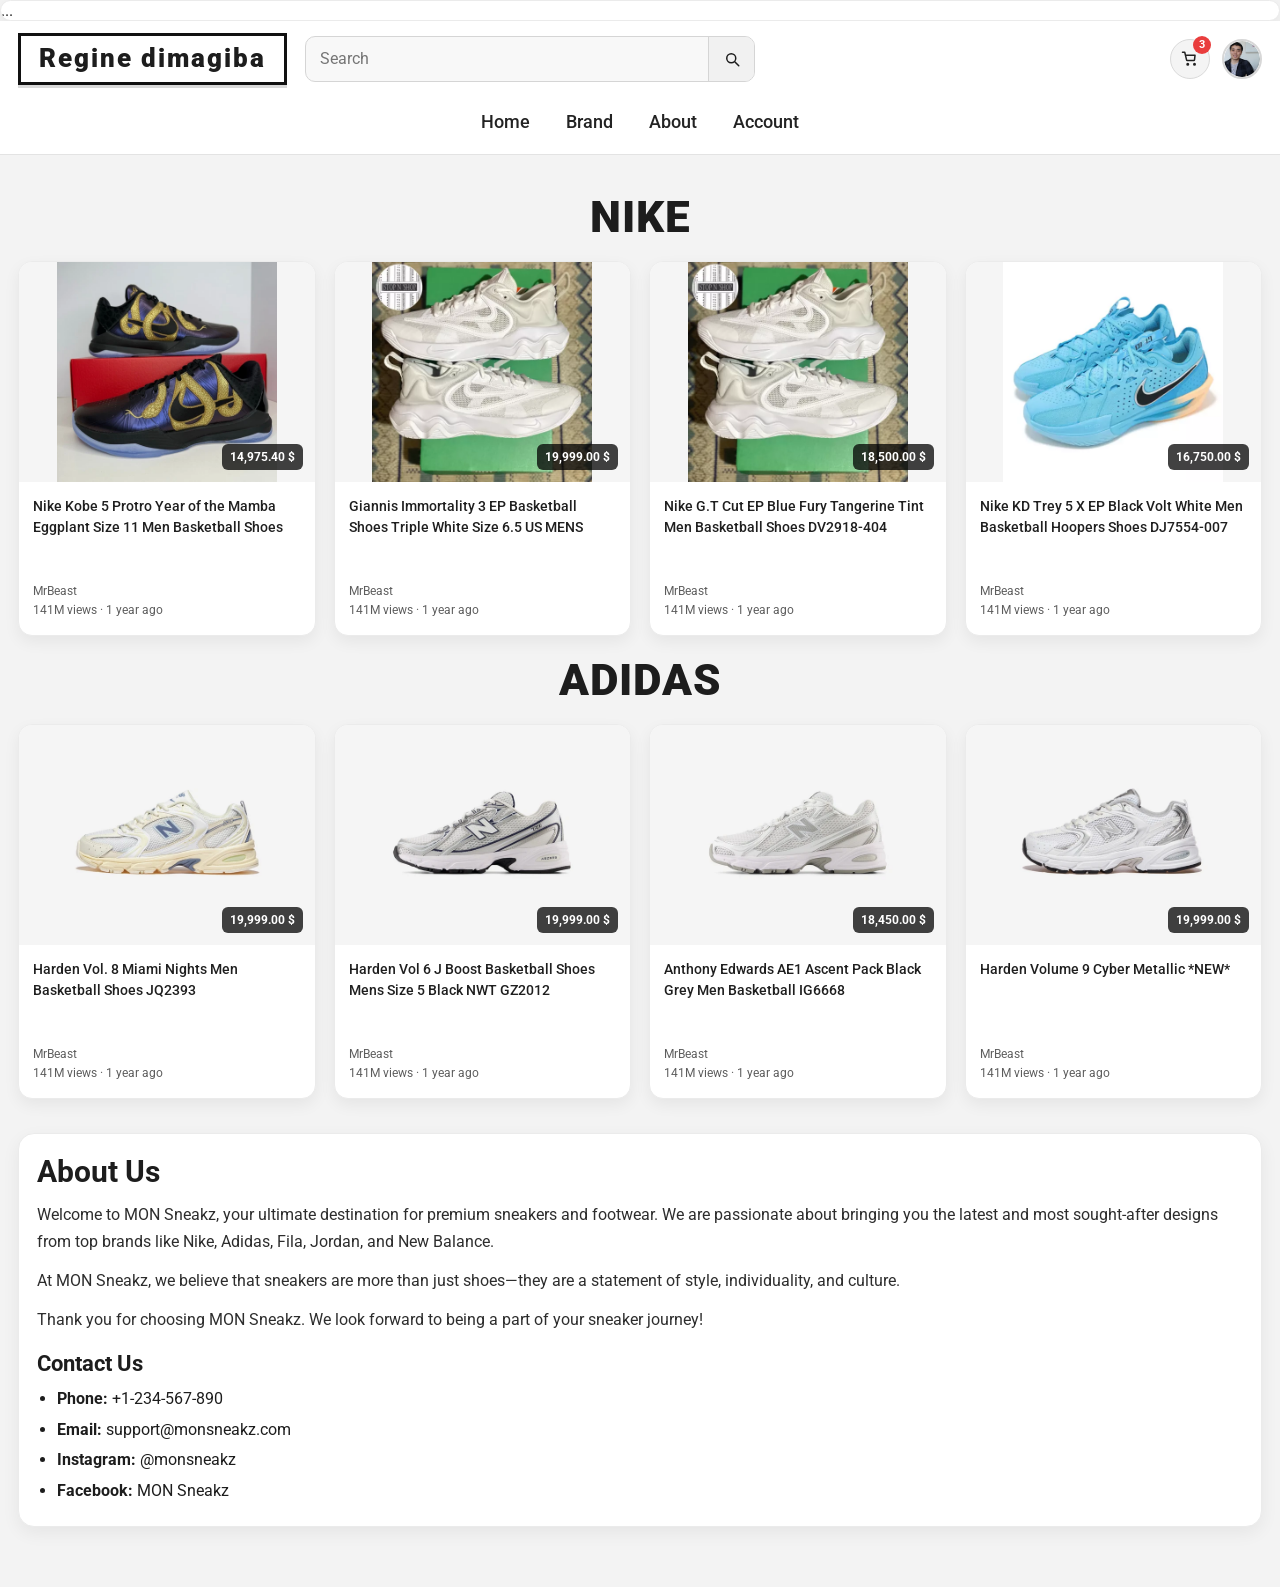
==== first.html @ 62340f23 "Update first.html" ====
<!DOCTYPE html>
<html>
  <head>
    <meta charset="UTF-8" />
    <meta name="viewport" content="width=device-width, initial-scale=1.0" />
    <title>MON Sneakz</title>
    <link rel="preconnect" href="https://fonts.googleapis.com" />
    <link rel="preconnect" href="https://fonts.gstatic.com" crossorigin />
    <link href="https://fonts.googleapis.com/css2?family=Roboto:wght@400;500;700;900&display=swap" rel="stylesheet" />
    <a href="product.html">
  <article class="video-preview">
    ...
  </article>
</a>
    <style>
      * { box-sizing: border-box; }
      html { scroll-behavior: smooth; }
      body {
        margin: 0;
        font-family: "Roboto", Arial, sans-serif;
        background: #f3f3f3;
        color: #1d1d1d;
      }
      a { text-decoration: none; color: inherit; }
      img { display: block; width: 100%; }
      button, input { font: inherit; }

      .header {
        position: sticky;
        top: 0;
        z-index: 20;
        background: rgba(255,255,255,0.96);
        border-bottom: 1px solid #e3e3e3;
        backdrop-filter: blur(8px);
      }

      .header-inner {
        max-width: 1280px;
        margin: 0 auto;
        padding: 12px 18px 10px;
        display: flex;
        align-items: center;
        justify-content: space-between;
        gap: 18px;
      }

      .logo-box {
        background: #fff;
        border: 3px solid #111;
        padding: 10px 18px;
        min-width: 220px;
        text-align: center;
        box-shadow: 0 3px 0 rgba(0,0,0,0.15);
      }

      .brand-text {
        display: block;
        font-size: clamp(18px, 2vw, 30px);
        font-weight: 900;
        letter-spacing: 2px;
        line-height: 1;
      }

      .toolbar {
        flex: 1;
        display: flex;
        align-items: center;
        justify-content: space-between;
        gap: 14px;
      }

      .search-wrap {
        flex: 1;
        max-width: 450px;
        height: 46px;
        display: flex;
        align-items: center;
        background: #f8f8f8;
        border: 1px solid #d5d5d5;
        border-radius: 10px;
        overflow: hidden;
      }

      .search-wrap input {
        flex: 1;
        border: none;
        outline: none;
        background: transparent;
        font-size: 16px;
        padding: 0 14px;
      }

      .search-icon-box {
        width: 46px;
        height: 46px;
        display: grid;
        place-items: center;
        background: #f1f1f1;
        border-left: 1px solid #d5d5d5;
      }

      .search-icon-box svg {
        width: 18px;
        height: 18px;
        stroke: #1d1d1d;
      }

      .actions {
        display: flex;
        align-items: center;
        gap: 12px;
      }

      .icon-btn {
        position: relative;
        width: 40px;
        height: 40px;
        border-radius: 50%;
        background: #f4f4f4;
        border: 1px solid #d9d9d9;
        display: grid;
        place-items: center;
      }

      .icon-btn svg {
        width: 18px;
        height: 18px;
        stroke: #212121;
      }

      .badge {
        position: absolute;
        top: -4px;
        right: -2px;
        min-width: 18px;
        height: 18px;
        padding: 0 5px;
        display: grid;
        place-items: center;
        border-radius: 999px;
        background: #e93d3d;
        color: white;
        font-size: 11px;
        font-weight: 700;
      }

      .profile {
        width: 40px;
        height: 40px;
        border-radius: 50%;
        overflow: hidden;
        background: #e5e5e5;
        border: 2px solid #d7d7d7;
      }

      .profile img {
        width: 100%;
        height: 100%;
        object-fit: cover;
      }

      .nav-wrap {
        max-width: 1280px;
        margin: 0 auto;
        padding: 8px 20px 14px;
      }

      .nav-ul {
        list-style: none;
        display: flex;
        justify-content: center;
        align-items: center;
        gap: 28px;
        padding: 0;
        margin: 0;
        position: relative;
      }

      .nav-link {
        display: inline-block;
        padding: 8px 4px;
        font-size: 18px;
        font-weight: 500;
        color: #232323;
      }

      .nav-link:hover {
        color: #000;
      }

      .nav-item {
        position: relative;
      }

      .brand-menu {
        position: absolute;
        top: calc(100% + 8px);
        left: 50%;
        transform: translateX(-50%);
        min-width: 180px;
        background: white;
        border: 1px solid #ececec;
        border-radius: 12px;
        box-shadow: 0 16px 30px rgba(0,0,0,0.12);
        padding: 8px 0;
        display: none;
      }

      .nav-item.open .brand-menu {
        display: block;
      }

      .brand-menu a {
        display: block;
        padding: 10px 16px;
        color: #222;
        font-size: 15px;
      }

      .brand-menu a:hover {
        background: #f7f7f7;
      }

      main {
        max-width: 1280px;
        margin: 0 auto;
        padding: 18px 18px 60px;
      }

      .section-label {
        margin: 18px 0 18px;
        text-align: center;
        font-size: clamp(30px, 4vw, 44px);
        font-weight: 900;
        letter-spacing: 1px;
      }

      .video-grid {
        display: grid;
        grid-template-columns: repeat(4, minmax(0, 1fr));
        gap: 18px;
      }

      .video-preview {
        background: white;
        border: 1px solid #ebebeb;
        border-radius: 14px;
        overflow: hidden;
        box-shadow: 0 6px 16px rgba(0,0,0,0.06);
        transition: transform 0.15s ease, box-shadow 0.15s ease;
      }

      .video-preview:hover {
        transform: translateY(-2px);
        box-shadow: 0 8px 20px rgba(0,0,0,0.08);
      }

      .thumbnail-row {
        position: relative;
        background: #f7f7f7;
      }

      .thumbnail {
        height: 220px;
        object-fit: contain;
        background: #f5f5f5;
      }

      .video-time {
        position: absolute;
        right: 12px;
        bottom: 12px;
        background: rgba(0,0,0,0.74);
        color: white;
        padding: 6px 8px;
        border-radius: 6px;
        font-size: 12px;
        font-weight: 700;
      }

      .video-info {
        padding: 14px 14px 18px;
      }

      .video-title {
        margin: 0 0 12px;
        min-height: 76px;
        font-size: 14px;
        font-weight: 500;
        line-height: 1.5;
        color: #1f1f1f;
      }

      .video-author,
      .video-stats {
        margin: 0;
        font-size: 12px;
        color: #5d5d5d;
      }

      .video-author {
        margin-bottom: 5px;
      }

      .about-us {
        margin-top: 34px;
        background: white;
        border-radius: 16px;
        border: 1px solid #ebebeb;
        box-shadow: 0 6px 18px rgba(0,0,0,0.06);
        padding: 20px 18px;
      }

      .about-us h2 {
        margin: 0 0 12px;
        font-size: 30px;
      }

      .about-us p {
        margin: 0 0 12px;
        line-height: 1.7;
        color: #2d2d2d;
      }

      .about-us h3 {
        margin: 18px 0 8px;
        font-size: 22px;
      }

      .about-us ul {
        margin: 0;
        padding-left: 20px;
        line-height: 1.9;
      }

      @media (max-width: 980px) {
        .video-grid {
          grid-template-columns: repeat(2, minmax(0, 1fr));
        }
      }

      @media (max-width: 720px) {
        .header-inner {
          flex-wrap: wrap;
          justify-content: center;
        }

        .toolbar {
          width: 100%;
          justify-content: center;
        }

        .nav-ul {
          flex-wrap: wrap;
          gap: 12px 20px;
        }

        .nav-link {
          font-size: 16px;
        }

        .video-grid {
          grid-template-columns: 1fr;
        }

        .thumbnail {
          height: 240px;
        }
      }
    </style>
  </head>
  <body>
    <header class="header">
      <div class="header-inner">
        <div class="logo-box">
          <span class="brand-text"> Regine dimagiba</span>
        </div>

        <div class="toolbar">
          <div class="search-wrap">
            <input type="text" placeholder="Search" />
            <div class="search-icon-box" aria-hidden="true">
              <svg viewBox="0 0 24 24" fill="none" stroke-width="2" stroke-linecap="round" stroke-linejoin="round">
                <circle cx="11" cy="11" r="6"></circle>
                <path d="M16 16L21 21"></path>
              </svg>
            </div>
          </div>

          <div class="actions">
            <div class="icon-btn" aria-label="Cart">
              <svg viewBox="0 0 24 24" fill="none" stroke-width="2" stroke-linecap="round" stroke-linejoin="round">
                <circle cx="9" cy="19" r="1"></circle>
                <circle cx="18" cy="19" r="1"></circle>
                <path d="M2 3h3l2.4 10.2a1 1 0 0 0 1 .8h8.6a1 1 0 0 0 1-.8L18.7 7H6"></path>
              </svg>
              <span class="badge">3</span>
            </div>

            <div class="profile">
              <img src="channel-pictures/my-channel.jpeg" alt="Profile" />
            </div>
          </div>
        </div>
      </div>

      <div class="nav-wrap">
        <ul class="nav-ul">
          <li><a href="#nike" class="nav-link">Home</a></li>

          <li class="nav-item" id="brandMenuItem">
            <button type="button" class="nav-link" id="brandToggle" style="background:none;border:none;cursor:pointer;padding:8px 4px;">
              Brand
            </button>
            <div class="brand-menu" id="brandMenu">
              <a href="#nike">Nike</a>
              <a href="#adidas">Adidas</a>
              <a href="#fila">Fila</a>
              <a href="#jordan">Jordan</a>
              <a href="#newbalance">New Balance</a>
            </div>
          </li>

          <li><a href="#about" class="nav-link">About</a></li>
          <li><a href="#account" class="nav-link">Account</a></li>
        </ul>
      </div>
    </header>

    <main>
      <h1 class="section-label">NIKE</h1>
      <section id="nike" class="video-grid">
        <article class="video-preview">
          <div class="thumbnail-row">
            <img class="thumbnail" src="nike/s-l500%20(1).webp" alt="Nike sneaker" onerror="this.onerror=null;this.src='nike/s-l500.webp';" />
            <div class="video-time">14,975.40 $</div>
          </div>
          <div class="video-info">
            <p class="video-title">Nike Kobe 5 Protro Year of the Mamba Eggplant Size 11 Men Basketball Shoes</p>
            <p class="video-author">MrBeast</p>
            <p class="video-stats">141M views · 1 year ago</p>
          </div>
        </article>

        <article class="video-preview">
          <div class="thumbnail-row">
            <img class="thumbnail" src="nike/s-l500%20(2).webp" alt="Nike sneaker" onerror="this.onerror=null;this.src='nike/s-l500.webp';" />
            <div class="video-time">19,999.00 $</div>
          </div>
          <div class="video-info">
            <p class="video-title">Giannis Immortality 3 EP Basketball Shoes Triple White Size 6.5 US MENS</p>
            <p class="video-author">MrBeast</p>
            <p class="video-stats">141M views · 1 year ago</p>
          </div>
        </article>

        <article class="video-preview">
          <div class="thumbnail-row">
            <img class="thumbnail" src="nike/s-l500%20(3).webp" alt="Nike sneaker" onerror="this.onerror=null;this.src='nike/s-l500.webp';" />
            <div class="video-time">18,500.00 $</div>
          </div>
          <div class="video-info">
            <p class="video-title">Nike G.T Cut EP Blue Fury Tangerine Tint Men Basketball Shoes DV2918-404</p>
            <p class="video-author">MrBeast</p>
            <p class="video-stats">141M views · 1 year ago</p>
          </div>
        </article>

        <article class="video-preview">
          <div class="thumbnail-row">
            <img class="thumbnail" src="nike/s-l500%20(4).webp" alt="Nike sneaker" onerror="this.onerror=null;this.src='nike/s-l500.webp';" />
            <div class="video-time">16,750.00 $</div>
          </div>
          <div class="video-info">
            <p class="video-title">Nike KD Trey 5 X EP Black Volt White Men Basketball Hoopers Shoes DJ7554-007</p>
            <p class="video-author">MrBeast</p>
            <p class="video-stats">141M views · 1 year ago</p>
          </div>
        </article>
      </section>

      <h1 class="section-label">ADIDAS</h1>
      <section id="adidas" class="video-grid">
        <article class="video-preview">
          <div class="thumbnail-row">
            <img class="thumbnail" src="nb/s-l500%20(1).webp" alt="Adidas sneaker" onerror="this.onerror=null;this.src='nb/s-l500.webp';" />
            <div class="video-time">19,999.00 $</div>
          </div>
          <div class="video-info">
            <p class="video-title">Harden Vol. 8 Miami Nights Men Basketball Shoes JQ2393</p>
            <p class="video-author">MrBeast</p>
            <p class="video-stats">141M views · 1 year ago</p>
          </div>
        </article>

        <article class="video-preview">
          <div class="thumbnail-row">
            <img class="thumbnail" src="nb/s-l500%20(2).webp" alt="Adidas sneaker" onerror="this.onerror=null;this.src='nb/s-l500.webp';" />
            <div class="video-time">19,999.00 $</div>
          </div>
          <div class="video-info">
            <p class="video-title">Harden Vol 6 J Boost Basketball Shoes Mens Size 5 Black NWT GZ2012</p>
            <p class="video-author">MrBeast</p>
            <p class="video-stats">141M views · 1 year ago</p>
          </div>
        </article>

        <article class="video-preview">
          <div class="thumbnail-row">
            <img class="thumbnail" src="nb/s-l500%20(3).webp" alt="Adidas sneaker" onerror="this.onerror=null;this.src='nb/s-l500.webp';" />
            <div class="video-time">18,450.00 $</div>
          </div>
          <div class="video-info">
            <p class="video-title">Anthony Edwards AE1 Ascent Pack Black Grey Men Basketball IG6668</p>
            <p class="video-author">MrBeast</p>
            <p class="video-stats">141M views · 1 year ago</p>
          </div>
        </article>

        <article class="video-preview">
          <div class="thumbnail-row">
            <img class="thumbnail" src="nb/s-l500%20(4).webp" alt="Adidas sneaker" onerror="this.onerror=null;this.src='nb/s-l500.webp';" />
            <div class="video-time">19,999.00 $</div>
          </div>
          <div class="video-info">
            <p class="video-title">Harden Volume 9 Cyber Metallic *NEW*</p>
            <p class="video-author">MrBeast</p>
            <p class="video-stats">141M views · 1 year ago</p>
          </div>
        </article>
      </section>

      <section class="about-us" id="about">
        <h2>About Us</h2>
        <p>Welcome to MON Sneakz, your ultimate destination for premium sneakers and footwear. We are passionate about bringing you the latest and most sought-after designs from top brands like Nike, Adidas, Fila, Jordan, and New Balance.</p>
        <p>At MON Sneakz, we believe that sneakers are more than just shoes—they are a statement of style, individuality, and culture.</p>
        <p>Thank you for choosing MON Sneakz. We look forward to being a part of your sneaker journey!</p>

        <h3>Contact Us</h3>
        <ul>
          <li><strong>Phone:</strong> +1-234-567-890</li>
          <li><strong>Email:</strong> support@monsneakz.com</li>
          <li><strong>Instagram:</strong> <a href="https://instagram.com/monsneakz" target="_blank">@monsneakz</a></li>
          <li><strong>Facebook:</strong> <a href="https://facebook.com/monsneakz" target="_blank">MON Sneakz</a></li>
        </ul>
      </section>

      <section id="account"></section>
    </main>

    <script>
      const brandToggle = document.getElementById('brandToggle');
      const brandMenuItem = document.getElementById('brandMenuItem');

      brandToggle.addEventListener('click', function (event) {
        event.stopPropagation();
        brandMenuItem.classList.toggle('open');
      });

      document.addEventListener('click', function () {
        brandMenuItem.classList.remove('open');
      });
    </script>
  </body>
</html>
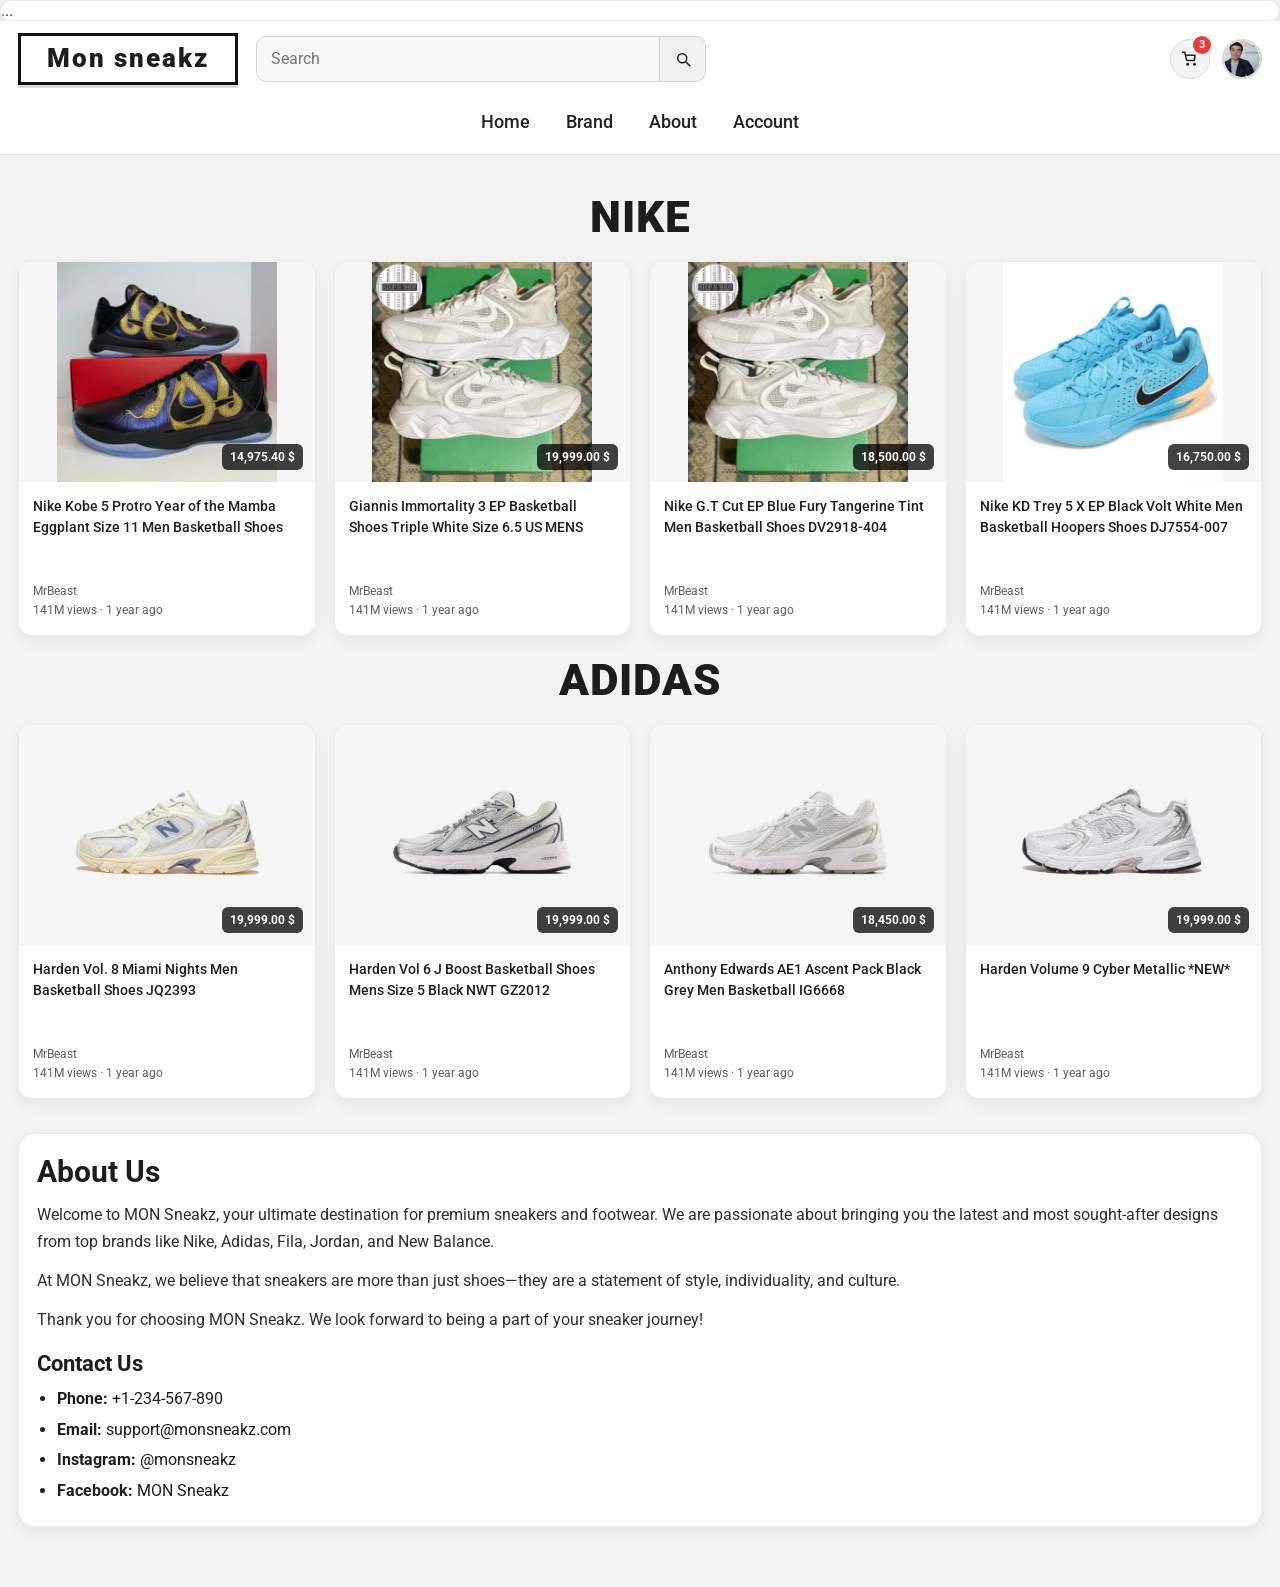
==== commit f44a3135: "Update first.html" ====
--- a/first.html
+++ b/first.html
@@ -373,7 +373,7 @@
     <header class="header">
       <div class="header-inner">
         <div class="logo-box">
-          <span class="brand-text"> Regine dimagiba</span>
+          <span class="brand-text"> Mon sneakz</span>
         </div>
 
         <div class="toolbar">
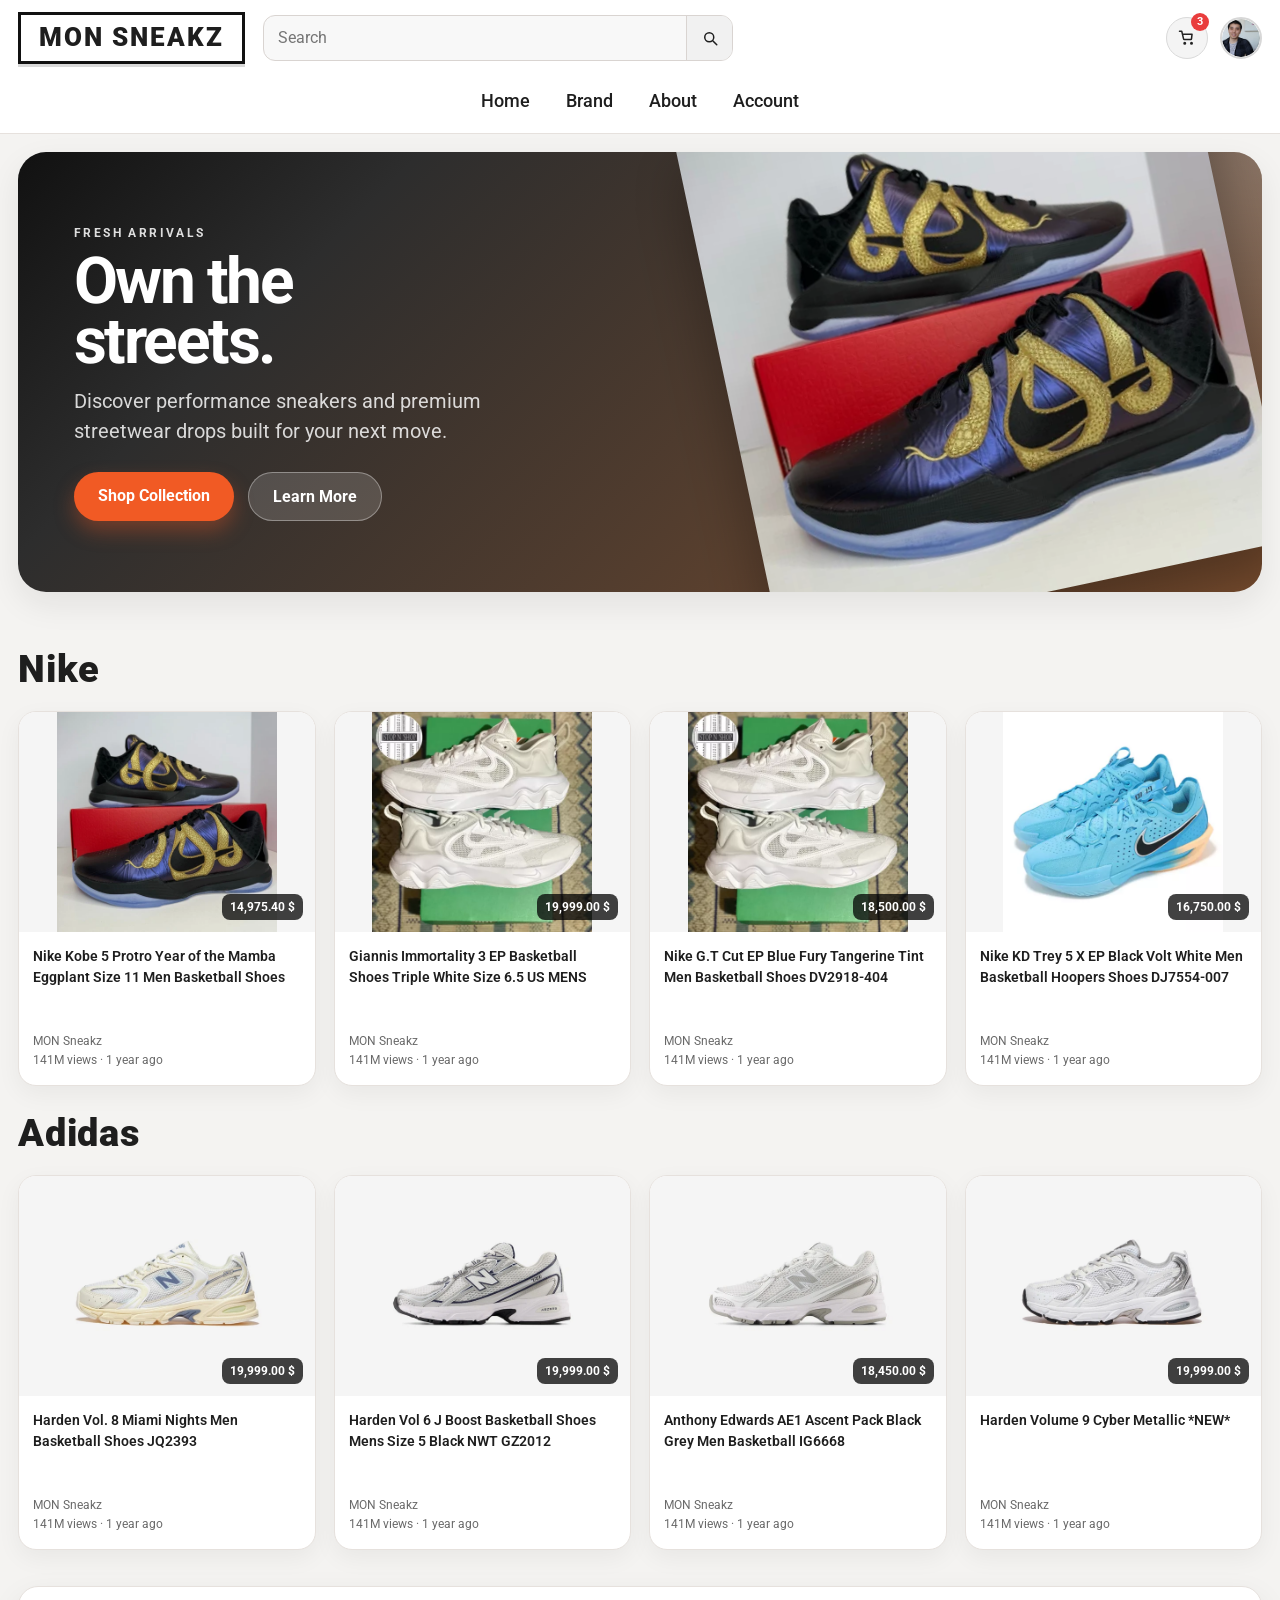
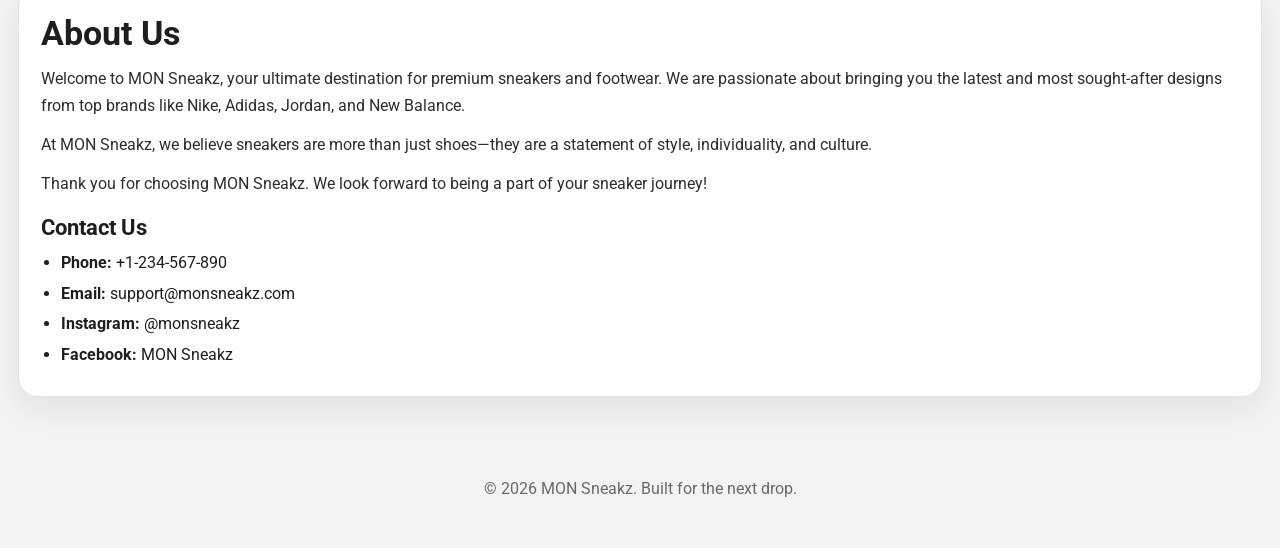
==== commit 9d4e25f6: "Improve storefront landing page and product detail UX with cleaner layout, consistent styling, and b" ====
--- a/first.html
+++ b/first.html
@@ -1,26 +1,34 @@
 <!DOCTYPE html>
-<html>
+<html lang="en">
   <head>
     <meta charset="UTF-8" />
     <meta name="viewport" content="width=device-width, initial-scale=1.0" />
-    <title>MON Sneakz</title>
+    <title>MON Sneakz | Premium Footwear</title>
     <link rel="preconnect" href="https://fonts.googleapis.com" />
     <link rel="preconnect" href="https://fonts.gstatic.com" crossorigin />
     <link href="https://fonts.googleapis.com/css2?family=Roboto:wght@400;500;700;900&display=swap" rel="stylesheet" />
-    <a href="product.html">
-  <article class="video-preview">
-    ...
-  </article>
-</a>
     <style>
+      :root {
+        --bg: #f4f3f1;
+        --panel: #ffffff;
+        --panel-soft: #f9f8f7;
+        --accent: #f15a24;
+        --accent-dark: #d44b1d;
+        --text: #1e1e1e;
+        --muted: #696969;
+        --border: #e6e1dd;
+        --shadow: 0 12px 32px rgba(20, 20, 20, 0.08);
+      }
+
       * { box-sizing: border-box; }
       html { scroll-behavior: smooth; }
       body {
         margin: 0;
         font-family: "Roboto", Arial, sans-serif;
-        background: #f3f3f3;
-        color: #1d1d1d;
-      }
+        background: var(--bg);
+        color: var(--text);
+      }
+
       a { text-decoration: none; color: inherit; }
       img { display: block; width: 100%; }
       button, input { font: inherit; }
@@ -28,10 +36,10 @@
       .header {
         position: sticky;
         top: 0;
-        z-index: 20;
-        background: rgba(255,255,255,0.96);
-        border-bottom: 1px solid #e3e3e3;
+        z-index: 30;
+        background: rgba(255, 255, 255, 0.96);
         backdrop-filter: blur(8px);
+        border-bottom: 1px solid var(--border);
       }
 
       .header-inner {
@@ -59,6 +67,7 @@
         font-weight: 900;
         letter-spacing: 2px;
         line-height: 1;
+        text-transform: uppercase;
       }
 
       .toolbar {
@@ -71,13 +80,13 @@
 
       .search-wrap {
         flex: 1;
-        max-width: 450px;
+        max-width: 470px;
         height: 46px;
         display: flex;
         align-items: center;
         background: #f8f8f8;
-        border: 1px solid #d5d5d5;
-        border-radius: 10px;
+        border: 1px solid #d9d4d1;
+        border-radius: 12px;
         overflow: hidden;
       }
 
@@ -96,14 +105,10 @@
         display: grid;
         place-items: center;
         background: #f1f1f1;
-        border-left: 1px solid #d5d5d5;
-      }
-
-      .search-icon-box svg {
-        width: 18px;
-        height: 18px;
-        stroke: #1d1d1d;
-      }
+        border-left: 1px solid #d9d4d1;
+      }
+
+      .search-icon-box svg { width: 18px; height: 18px; stroke: var(--text); }
 
       .actions {
         display: flex;
@@ -113,8 +118,8 @@
 
       .icon-btn {
         position: relative;
-        width: 40px;
-        height: 40px;
+        width: 42px;
+        height: 42px;
         border-radius: 50%;
         background: #f4f4f4;
         border: 1px solid #d9d9d9;
@@ -130,23 +135,23 @@
 
       .badge {
         position: absolute;
-        top: -4px;
+        top: -5px;
         right: -2px;
         min-width: 18px;
         height: 18px;
         padding: 0 5px;
-        display: grid;
-        place-items: center;
         border-radius: 999px;
         background: #e93d3d;
         color: white;
         font-size: 11px;
         font-weight: 700;
+        display: grid;
+        place-items: center;
       }
 
       .profile {
-        width: 40px;
-        height: 40px;
+        width: 42px;
+        height: 42px;
         border-radius: 50%;
         overflow: hidden;
         background: #e5e5e5;
@@ -168,11 +173,14 @@
       .nav-ul {
         list-style: none;
         display: flex;
+        align-items: center;
         justify-content: center;
-        align-items: center;
         gap: 28px;
+        margin: 0;
         padding: 0;
-        margin: 0;
+      }
+
+      .nav-item {
         position: relative;
       }
 
@@ -181,23 +189,17 @@
         padding: 8px 4px;
         font-size: 18px;
         font-weight: 500;
-        color: #232323;
-      }
-
-      .nav-link:hover {
-        color: #000;
-      }
-
-      .nav-item {
-        position: relative;
-      }
+        color: var(--text);
+      }
+
+      .nav-link:hover { color: #000; }
 
       .brand-menu {
         position: absolute;
         top: calc(100% + 8px);
         left: 50%;
         transform: translateX(-50%);
-        min-width: 180px;
+        min-width: 190px;
         background: white;
         border: 1px solid #ececec;
         border-radius: 12px;
@@ -206,9 +208,7 @@
         display: none;
       }
 
-      .nav-item.open .brand-menu {
-        display: block;
-      }
+      .nav-item.open .brand-menu { display: block; }
 
       .brand-menu a {
         display: block;
@@ -217,22 +217,119 @@
         font-size: 15px;
       }
 
-      .brand-menu a:hover {
-        background: #f7f7f7;
+      .brand-menu a:hover { background: #f7f7f7; }
+
+      .hero {
+        max-width: 1280px;
+        margin: 18px auto 0;
+        padding: 0 18px;
+      }
+
+      .hero-panel {
+        position: relative;
+        overflow: hidden;
+        background: linear-gradient(135deg, #111111 0%, #2d2d2d 24%, #7b4e2f 100%);
+        border-radius: 28px;
+        min-height: 440px;
+        display: flex;
+        align-items: center;
+        box-shadow: var(--shadow);
+      }
+
+      .hero-panel::before {
+        content: "";
+        position: absolute;
+        inset: 0;
+        background: radial-gradient(circle at top right, rgba(255,255,255,0.26), transparent 30%);
+      }
+
+      .hero-content {
+        position: relative;
+        z-index: 1;
+        width: min(520px, 100%);
+        padding: 42px 42px 42px 56px;
+        color: white;
+      }
+
+      .eyebrow {
+        display: inline-block;
+        font-size: 12px;
+        letter-spacing: 0.2em;
+        text-transform: uppercase;
+        font-weight: 700;
+        opacity: 0.85;
+        margin-bottom: 12px;
+      }
+
+      .hero h1 {
+        margin: 0 0 14px;
+        font-size: clamp(38px, 5vw, 68px);
+        line-height: 0.94;
+        letter-spacing: -0.04em;
+      }
+
+      .hero p {
+        margin: 0 0 26px;
+        font-size: 20px;
+        line-height: 1.5;
+        color: rgba(255,255,255,0.82);
+      }
+
+      .cta-row {
+        display: flex;
+        flex-wrap: wrap;
+        gap: 14px;
+      }
+
+      .primary-btn, .secondary-btn {
+        border: none;
+        border-radius: 999px;
+        padding: 14px 24px;
+        font-weight: 700;
+        cursor: pointer;
+        transition: transform 0.2s ease, box-shadow 0.2s ease;
+      }
+
+      .primary-btn {
+        background: var(--accent);
+        color: white;
+        box-shadow: 0 10px 20px rgba(241, 90, 36, 0.35);
+      }
+
+      .secondary-btn {
+        background: rgba(255,255,255,0.15);
+        color: white;
+        border: 1px solid rgba(255,255,255,0.35);
+      }
+
+      .primary-btn:hover, .secondary-btn:hover {
+        transform: translateY(-1px);
+      }
+
+      .hero-visual {
+        position: absolute;
+        right: 20px;
+        bottom: -8px;
+        width: min(520px, 46vw);
+        z-index: 0;
+      }
+
+      .hero-visual img {
+        filter: drop-shadow(0 30px 30px rgba(0, 0, 0, 0.32));
+        transform: rotate(-12deg);
       }
 
       main {
         max-width: 1280px;
         margin: 0 auto;
-        padding: 18px 18px 60px;
+        padding: 30px 18px 60px;
       }
 
       .section-label {
-        margin: 18px 0 18px;
-        text-align: center;
-        font-size: clamp(30px, 4vw, 44px);
+        margin: 24px 0 20px;
+        font-size: clamp(28px, 3vw, 42px);
         font-weight: 900;
-        letter-spacing: 1px;
+        letter-spacing: 0.02em;
       }
 
       .video-grid {
@@ -242,17 +339,17 @@
       }
 
       .video-preview {
-        background: white;
-        border: 1px solid #ebebeb;
-        border-radius: 14px;
+        background: var(--panel);
+        border: 1px solid var(--border);
+        border-radius: 18px;
         overflow: hidden;
-        box-shadow: 0 6px 16px rgba(0,0,0,0.06);
-        transition: transform 0.15s ease, box-shadow 0.15s ease;
+        box-shadow: 0 8px 24px rgba(0,0,0,0.05);
+        transition: transform 0.18s ease, box-shadow 0.18s ease;
       }
 
       .video-preview:hover {
-        transform: translateY(-2px);
-        box-shadow: 0 8px 20px rgba(0,0,0,0.08);
+        transform: translateY(-4px);
+        box-shadow: 0 16px 28px rgba(0,0,0,0.08);
       }
 
       .thumbnail-row {
@@ -273,7 +370,7 @@
         background: rgba(0,0,0,0.74);
         color: white;
         padding: 6px 8px;
-        border-radius: 6px;
+        border-radius: 8px;
         font-size: 12px;
         font-weight: 700;
       }
@@ -286,16 +383,16 @@
         margin: 0 0 12px;
         min-height: 76px;
         font-size: 14px;
-        font-weight: 500;
+        font-weight: 600;
         line-height: 1.5;
-        color: #1f1f1f;
+        color: var(--text);
       }
 
       .video-author,
       .video-stats {
         margin: 0;
         font-size: 12px;
-        color: #5d5d5d;
+        color: var(--muted);
       }
 
       .video-author {
@@ -303,17 +400,17 @@
       }
 
       .about-us {
-        margin-top: 34px;
+        margin-top: 36px;
         background: white;
-        border-radius: 16px;
-        border: 1px solid #ebebeb;
-        box-shadow: 0 6px 18px rgba(0,0,0,0.06);
-        padding: 20px 18px;
+        border-radius: 20px;
+        border: 1px solid var(--border);
+        box-shadow: var(--shadow);
+        padding: 26px 22px;
       }
 
       .about-us h2 {
         margin: 0 0 12px;
-        font-size: 30px;
+        font-size: clamp(26px, 3vw, 34px);
       }
 
       .about-us p {
@@ -333,13 +430,17 @@
         line-height: 1.9;
       }
 
+      footer {
+        padding: 22px 18px 50px;
+        text-align: center;
+        color: var(--muted);
+      }
+
       @media (max-width: 980px) {
-        .video-grid {
-          grid-template-columns: repeat(2, minmax(0, 1fr));
-        }
-      }
-
-      @media (max-width: 720px) {
+        .video-grid { grid-template-columns: repeat(2, minmax(0, 1fr)); }
+      }
+
+      @media (max-width: 780px) {
         .header-inner {
           flex-wrap: wrap;
           justify-content: center;
@@ -350,6 +451,25 @@
           justify-content: center;
         }
 
+        .hero-panel {
+          min-height: 370px;
+        }
+
+        .hero-content {
+          padding: 32px 24px 34px;
+          width: 100%;
+        }
+
+        .hero-visual {
+          position: relative;
+          width: min(420px, 80vw);
+          margin: 0 auto 18px;
+          right: auto;
+          bottom: auto;
+        }
+      }
+
+      @media (max-width: 720px) {
         .nav-ul {
           flex-wrap: wrap;
           gap: 12px 20px;
@@ -359,13 +479,9 @@
           font-size: 16px;
         }
 
-        .video-grid {
-          grid-template-columns: 1fr;
-        }
-
-        .thumbnail {
-          height: 240px;
-        }
+        .video-grid { grid-template-columns: 1fr; }
+        .thumbnail { height: 240px; }
+        .section-label { margin-top: 18px; }
       }
     </style>
   </head>
@@ -373,7 +489,7 @@
     <header class="header">
       <div class="header-inner">
         <div class="logo-box">
-          <span class="brand-text"> Mon sneakz</span>
+          <span class="brand-text">Mon Sneakz</span>
         </div>
 
         <div class="toolbar">
@@ -406,7 +522,7 @@
 
       <div class="nav-wrap">
         <ul class="nav-ul">
-          <li><a href="#nike" class="nav-link">Home</a></li>
+          <li><a href="#home" class="nav-link">Home</a></li>
 
           <li class="nav-item" id="brandMenuItem">
             <button type="button" class="nav-link" id="brandToggle" style="background:none;border:none;cursor:pointer;padding:8px 4px;">
@@ -427,126 +543,146 @@
       </div>
     </header>
 
+    <section class="hero" id="home">
+      <div class="hero-panel">
+        <div class="hero-content">
+          <span class="eyebrow">Fresh arrivals</span>
+          <h1>Own the streets.</h1>
+          <p>Discover performance sneakers and premium streetwear drops built for your next move.</p>
+          <div class="cta-row">
+            <a href="#nike" class="primary-btn">Shop Collection</a>
+            <a href="#about" class="secondary-btn">Learn More</a>
+          </div>
+        </div>
+
+        <div class="hero-visual">
+          <img src="nike/s-l500%20(1).webp" alt="Featured sneaker" onerror="this.onerror=null;this.src='nike/s-l500.webp';" />
+        </div>
+      </div>
+    </section>
+
     <main>
-      <h1 class="section-label">NIKE</h1>
-      <section id="nike" class="video-grid">
-        <article class="video-preview">
+      <h1 class="section-label" id="nike">Nike</h1>
+      <section class="video-grid">
+        <a href="product.html" class="video-preview">
           <div class="thumbnail-row">
             <img class="thumbnail" src="nike/s-l500%20(1).webp" alt="Nike sneaker" onerror="this.onerror=null;this.src='nike/s-l500.webp';" />
             <div class="video-time">14,975.40 $</div>
           </div>
           <div class="video-info">
             <p class="video-title">Nike Kobe 5 Protro Year of the Mamba Eggplant Size 11 Men Basketball Shoes</p>
-            <p class="video-author">MrBeast</p>
+            <p class="video-author">MON Sneakz</p>
             <p class="video-stats">141M views · 1 year ago</p>
           </div>
-        </article>
-
-        <article class="video-preview">
+        </a>
+
+        <a href="product.html" class="video-preview">
           <div class="thumbnail-row">
             <img class="thumbnail" src="nike/s-l500%20(2).webp" alt="Nike sneaker" onerror="this.onerror=null;this.src='nike/s-l500.webp';" />
             <div class="video-time">19,999.00 $</div>
           </div>
           <div class="video-info">
             <p class="video-title">Giannis Immortality 3 EP Basketball Shoes Triple White Size 6.5 US MENS</p>
-            <p class="video-author">MrBeast</p>
+            <p class="video-author">MON Sneakz</p>
             <p class="video-stats">141M views · 1 year ago</p>
           </div>
-        </article>
-
-        <article class="video-preview">
+        </a>
+
+        <a href="product.html" class="video-preview">
           <div class="thumbnail-row">
             <img class="thumbnail" src="nike/s-l500%20(3).webp" alt="Nike sneaker" onerror="this.onerror=null;this.src='nike/s-l500.webp';" />
             <div class="video-time">18,500.00 $</div>
           </div>
           <div class="video-info">
             <p class="video-title">Nike G.T Cut EP Blue Fury Tangerine Tint Men Basketball Shoes DV2918-404</p>
-            <p class="video-author">MrBeast</p>
+            <p class="video-author">MON Sneakz</p>
             <p class="video-stats">141M views · 1 year ago</p>
           </div>
-        </article>
-
-        <article class="video-preview">
+        </a>
+
+        <a href="product.html" class="video-preview">
           <div class="thumbnail-row">
             <img class="thumbnail" src="nike/s-l500%20(4).webp" alt="Nike sneaker" onerror="this.onerror=null;this.src='nike/s-l500.webp';" />
             <div class="video-time">16,750.00 $</div>
           </div>
           <div class="video-info">
             <p class="video-title">Nike KD Trey 5 X EP Black Volt White Men Basketball Hoopers Shoes DJ7554-007</p>
-            <p class="video-author">MrBeast</p>
+            <p class="video-author">MON Sneakz</p>
             <p class="video-stats">141M views · 1 year ago</p>
           </div>
-        </article>
+        </a>
       </section>
 
-      <h1 class="section-label">ADIDAS</h1>
-      <section id="adidas" class="video-grid">
-        <article class="video-preview">
+      <h1 class="section-label" id="adidas">Adidas</h1>
+      <section class="video-grid">
+        <a href="product.html" class="video-preview">
           <div class="thumbnail-row">
             <img class="thumbnail" src="nb/s-l500%20(1).webp" alt="Adidas sneaker" onerror="this.onerror=null;this.src='nb/s-l500.webp';" />
             <div class="video-time">19,999.00 $</div>
           </div>
           <div class="video-info">
             <p class="video-title">Harden Vol. 8 Miami Nights Men Basketball Shoes JQ2393</p>
-            <p class="video-author">MrBeast</p>
+            <p class="video-author">MON Sneakz</p>
             <p class="video-stats">141M views · 1 year ago</p>
           </div>
-        </article>
-
-        <article class="video-preview">
+        </a>
+
+        <a href="product.html" class="video-preview">
           <div class="thumbnail-row">
             <img class="thumbnail" src="nb/s-l500%20(2).webp" alt="Adidas sneaker" onerror="this.onerror=null;this.src='nb/s-l500.webp';" />
             <div class="video-time">19,999.00 $</div>
           </div>
           <div class="video-info">
             <p class="video-title">Harden Vol 6 J Boost Basketball Shoes Mens Size 5 Black NWT GZ2012</p>
-            <p class="video-author">MrBeast</p>
+            <p class="video-author">MON Sneakz</p>
             <p class="video-stats">141M views · 1 year ago</p>
           </div>
-        </article>
-
-        <article class="video-preview">
+        </a>
+
+        <a href="product.html" class="video-preview">
           <div class="thumbnail-row">
             <img class="thumbnail" src="nb/s-l500%20(3).webp" alt="Adidas sneaker" onerror="this.onerror=null;this.src='nb/s-l500.webp';" />
             <div class="video-time">18,450.00 $</div>
           </div>
           <div class="video-info">
             <p class="video-title">Anthony Edwards AE1 Ascent Pack Black Grey Men Basketball IG6668</p>
-            <p class="video-author">MrBeast</p>
+            <p class="video-author">MON Sneakz</p>
             <p class="video-stats">141M views · 1 year ago</p>
           </div>
-        </article>
-
-        <article class="video-preview">
+        </a>
+
+        <a href="product.html" class="video-preview">
           <div class="thumbnail-row">
             <img class="thumbnail" src="nb/s-l500%20(4).webp" alt="Adidas sneaker" onerror="this.onerror=null;this.src='nb/s-l500.webp';" />
             <div class="video-time">19,999.00 $</div>
           </div>
           <div class="video-info">
             <p class="video-title">Harden Volume 9 Cyber Metallic *NEW*</p>
-            <p class="video-author">MrBeast</p>
+            <p class="video-author">MON Sneakz</p>
             <p class="video-stats">141M views · 1 year ago</p>
           </div>
-        </article>
+        </a>
       </section>
 
       <section class="about-us" id="about">
         <h2>About Us</h2>
-        <p>Welcome to MON Sneakz, your ultimate destination for premium sneakers and footwear. We are passionate about bringing you the latest and most sought-after designs from top brands like Nike, Adidas, Fila, Jordan, and New Balance.</p>
-        <p>At MON Sneakz, we believe that sneakers are more than just shoes—they are a statement of style, individuality, and culture.</p>
+        <p>Welcome to MON Sneakz, your ultimate destination for premium sneakers and footwear. We are passionate about bringing you the latest and most sought-after designs from top brands like Nike, Adidas, Jordan, and New Balance.</p>
+        <p>At MON Sneakz, we believe sneakers are more than just shoes—they are a statement of style, individuality, and culture.</p>
         <p>Thank you for choosing MON Sneakz. We look forward to being a part of your sneaker journey!</p>
 
         <h3>Contact Us</h3>
         <ul>
           <li><strong>Phone:</strong> +1-234-567-890</li>
           <li><strong>Email:</strong> support@monsneakz.com</li>
-          <li><strong>Instagram:</strong> <a href="https://instagram.com/monsneakz" target="_blank">@monsneakz</a></li>
-          <li><strong>Facebook:</strong> <a href="https://facebook.com/monsneakz" target="_blank">MON Sneakz</a></li>
+          <li><strong>Instagram:</strong> <a href="https://instagram.com/monsneakz" target="_blank" rel="noreferrer">@monsneakz</a></li>
+          <li><strong>Facebook:</strong> <a href="https://facebook.com/monsneakz" target="_blank" rel="noreferrer">MON Sneakz</a></li>
         </ul>
       </section>
 
-      <section id="account"></section>
+      <div id="account"></div>
     </main>
+
+    <footer>© 2026 MON Sneakz. Built for the next drop.</footer>
 
     <script>
       const brandToggle = document.getElementById('brandToggle');
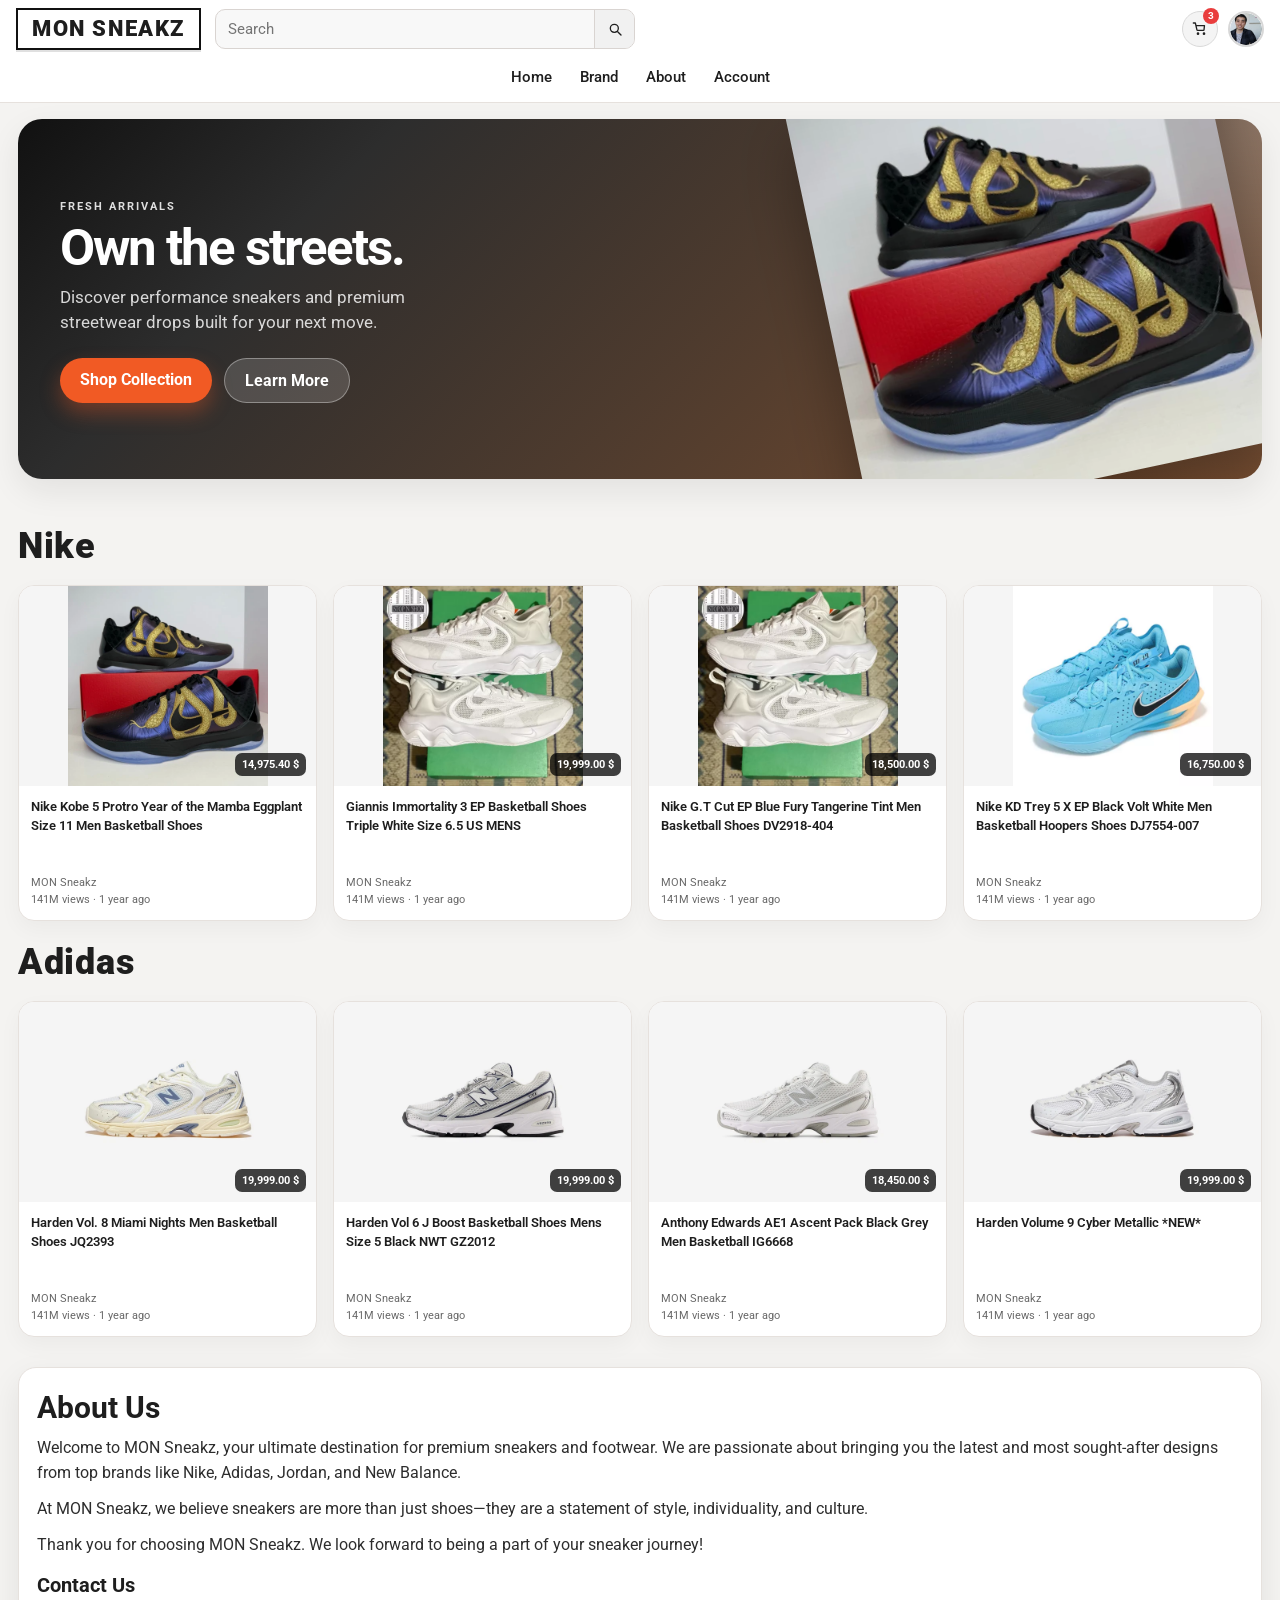
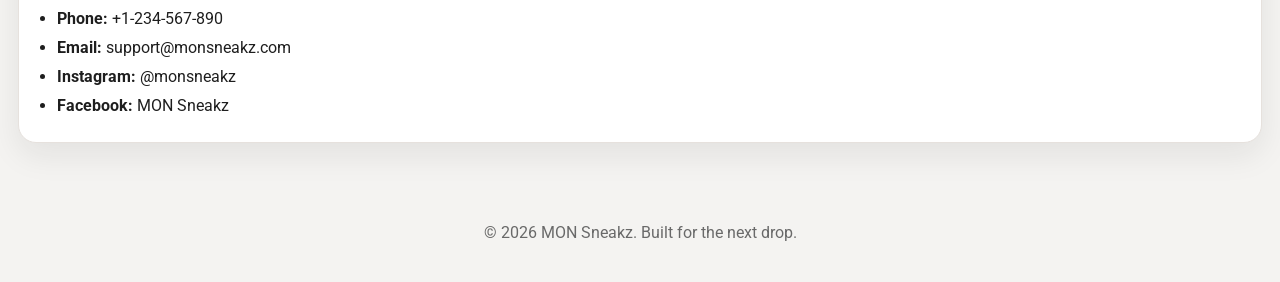
==== commit c2b5a2b6: "Reduce header height and overall sizing to create a more compact, marketplace-style layout without l" ====
--- a/first.html
+++ b/first.html
@@ -11,9 +11,7 @@
       :root {
         --bg: #f4f3f1;
         --panel: #ffffff;
-        --panel-soft: #f9f8f7;
         --accent: #f15a24;
-        --accent-dark: #d44b1d;
         --text: #1e1e1e;
         --muted: #696969;
         --border: #e6e1dd;
@@ -45,48 +43,48 @@
       .header-inner {
         max-width: 1280px;
         margin: 0 auto;
-        padding: 12px 18px 10px;
-        display: flex;
-        align-items: center;
-        justify-content: space-between;
-        gap: 18px;
-      }
-
-      .logo-box {
-        background: #fff;
-        border: 3px solid #111;
-        padding: 10px 18px;
-        min-width: 220px;
-        text-align: center;
-        box-shadow: 0 3px 0 rgba(0,0,0,0.15);
-      }
-
-      .brand-text {
-        display: block;
-        font-size: clamp(18px, 2vw, 30px);
-        font-weight: 900;
-        letter-spacing: 2px;
-        line-height: 1;
-        text-transform: uppercase;
-      }
-
-      .toolbar {
-        flex: 1;
+        padding: 8px 16px 6px;
         display: flex;
         align-items: center;
         justify-content: space-between;
         gap: 14px;
       }
 
+      .logo-box {
+        background: #fff;
+        border: 2px solid #111;
+        padding: 8px 14px;
+        min-width: 180px;
+        text-align: center;
+        box-shadow: 0 2px 0 rgba(0,0,0,0.12);
+      }
+
+      .brand-text {
+        display: block;
+        font-size: clamp(16px, 1.7vw, 24px);
+        font-weight: 900;
+        letter-spacing: 1.6px;
+        line-height: 1;
+        text-transform: uppercase;
+      }
+
+      .toolbar {
+        flex: 1;
+        display: flex;
+        align-items: center;
+        justify-content: space-between;
+        gap: 12px;
+      }
+
       .search-wrap {
         flex: 1;
-        max-width: 470px;
-        height: 46px;
+        max-width: 420px;
+        height: 40px;
         display: flex;
         align-items: center;
         background: #f8f8f8;
         border: 1px solid #d9d4d1;
-        border-radius: 12px;
+        border-radius: 10px;
         overflow: hidden;
       }
 
@@ -95,31 +93,31 @@
         border: none;
         outline: none;
         background: transparent;
-        font-size: 16px;
-        padding: 0 14px;
+        font-size: 15px;
+        padding: 0 12px;
       }
 
       .search-icon-box {
-        width: 46px;
-        height: 46px;
+        width: 40px;
+        height: 40px;
         display: grid;
         place-items: center;
         background: #f1f1f1;
         border-left: 1px solid #d9d4d1;
       }
 
-      .search-icon-box svg { width: 18px; height: 18px; stroke: var(--text); }
+      .search-icon-box svg { width: 16px; height: 16px; stroke: var(--text); }
 
       .actions {
         display: flex;
         align-items: center;
-        gap: 12px;
+        gap: 10px;
       }
 
       .icon-btn {
         position: relative;
-        width: 42px;
-        height: 42px;
+        width: 36px;
+        height: 36px;
         border-radius: 50%;
         background: #f4f4f4;
         border: 1px solid #d9d9d9;
@@ -128,30 +126,30 @@
       }
 
       .icon-btn svg {
-        width: 18px;
-        height: 18px;
+        width: 16px;
+        height: 16px;
         stroke: #212121;
       }
 
       .badge {
         position: absolute;
-        top: -5px;
+        top: -4px;
         right: -2px;
-        min-width: 18px;
-        height: 18px;
-        padding: 0 5px;
+        min-width: 16px;
+        height: 16px;
+        padding: 0 4px;
         border-radius: 999px;
         background: #e93d3d;
         color: white;
-        font-size: 11px;
+        font-size: 10px;
         font-weight: 700;
         display: grid;
         place-items: center;
       }
 
       .profile {
-        width: 42px;
-        height: 42px;
+        width: 36px;
+        height: 36px;
         border-radius: 50%;
         overflow: hidden;
         background: #e5e5e5;
@@ -167,7 +165,7 @@
       .nav-wrap {
         max-width: 1280px;
         margin: 0 auto;
-        padding: 8px 20px 14px;
+        padding: 6px 18px 10px;
       }
 
       .nav-ul {
@@ -175,19 +173,17 @@
         display: flex;
         align-items: center;
         justify-content: center;
-        gap: 28px;
+        gap: 20px;
         margin: 0;
         padding: 0;
       }
 
-      .nav-item {
-        position: relative;
-      }
+      .nav-item { position: relative; }
 
       .nav-link {
         display: inline-block;
-        padding: 8px 4px;
-        font-size: 18px;
+        padding: 6px 4px;
+        font-size: 15px;
         font-weight: 500;
         color: var(--text);
       }
@@ -196,14 +192,14 @@
 
       .brand-menu {
         position: absolute;
-        top: calc(100% + 8px);
+        top: calc(100% + 6px);
         left: 50%;
         transform: translateX(-50%);
-        min-width: 190px;
+        min-width: 170px;
         background: white;
         border: 1px solid #ececec;
         border-radius: 12px;
-        box-shadow: 0 16px 30px rgba(0,0,0,0.12);
+        box-shadow: 0 14px 26px rgba(0,0,0,0.1);
         padding: 8px 0;
         display: none;
       }
@@ -212,16 +208,16 @@
 
       .brand-menu a {
         display: block;
-        padding: 10px 16px;
+        padding: 8px 14px;
         color: #222;
-        font-size: 15px;
+        font-size: 14px;
       }
 
       .brand-menu a:hover { background: #f7f7f7; }
 
       .hero {
         max-width: 1280px;
-        margin: 18px auto 0;
+        margin: 16px auto 0;
         padding: 0 18px;
       }
 
@@ -229,8 +225,8 @@
         position: relative;
         overflow: hidden;
         background: linear-gradient(135deg, #111111 0%, #2d2d2d 24%, #7b4e2f 100%);
-        border-radius: 28px;
-        min-height: 440px;
+        border-radius: 24px;
+        min-height: 360px;
         display: flex;
         align-items: center;
         box-shadow: var(--shadow);
@@ -246,31 +242,31 @@
       .hero-content {
         position: relative;
         z-index: 1;
-        width: min(520px, 100%);
-        padding: 42px 42px 42px 56px;
+        width: min(480px, 100%);
+        padding: 28px 28px 28px 42px;
         color: white;
       }
 
       .eyebrow {
         display: inline-block;
-        font-size: 12px;
-        letter-spacing: 0.2em;
+        font-size: 11px;
+        letter-spacing: 0.18em;
         text-transform: uppercase;
         font-weight: 700;
         opacity: 0.85;
-        margin-bottom: 12px;
+        margin-bottom: 10px;
       }
 
       .hero h1 {
-        margin: 0 0 14px;
-        font-size: clamp(38px, 5vw, 68px);
-        line-height: 0.94;
+        margin: 0 0 12px;
+        font-size: clamp(30px, 4vw, 54px);
+        line-height: 0.98;
         letter-spacing: -0.04em;
       }
 
       .hero p {
-        margin: 0 0 26px;
-        font-size: 20px;
+        margin: 0 0 22px;
+        font-size: 17px;
         line-height: 1.5;
         color: rgba(255,255,255,0.82);
       }
@@ -278,13 +274,13 @@
       .cta-row {
         display: flex;
         flex-wrap: wrap;
-        gap: 14px;
+        gap: 12px;
       }
 
       .primary-btn, .secondary-btn {
         border: none;
         border-radius: 999px;
-        padding: 14px 24px;
+        padding: 12px 20px;
         font-weight: 700;
         cursor: pointer;
         transition: transform 0.2s ease, box-shadow 0.2s ease;
@@ -302,15 +298,13 @@
         border: 1px solid rgba(255,255,255,0.35);
       }
 
-      .primary-btn:hover, .secondary-btn:hover {
-        transform: translateY(-1px);
-      }
+      .primary-btn:hover, .secondary-btn:hover { transform: translateY(-1px); }
 
       .hero-visual {
         position: absolute;
-        right: 20px;
+        right: 18px;
         bottom: -8px;
-        width: min(520px, 46vw);
+        width: min(420px, 42vw);
         z-index: 0;
       }
 
@@ -322,34 +316,36 @@
       main {
         max-width: 1280px;
         margin: 0 auto;
-        padding: 30px 18px 60px;
+        padding: 26px 18px 60px;
       }
 
       .section-label {
-        margin: 24px 0 20px;
-        font-size: clamp(28px, 3vw, 42px);
+        margin: 20px 0 18px;
+        font-size: clamp(24px, 2.8vw, 36px);
         font-weight: 900;
         letter-spacing: 0.02em;
       }
 
       .video-grid {
         display: grid;
-        grid-template-columns: repeat(4, minmax(0, 1fr));
-        gap: 18px;
+        grid-template-columns: repeat(2, minmax(0, 1fr));
+        gap: 16px;
       }
 
       .video-preview {
+        display: flex;
+        flex-direction: column;
         background: var(--panel);
         border: 1px solid var(--border);
-        border-radius: 18px;
+        border-radius: 16px;
         overflow: hidden;
-        box-shadow: 0 8px 24px rgba(0,0,0,0.05);
+        box-shadow: 0 8px 22px rgba(0,0,0,0.04);
         transition: transform 0.18s ease, box-shadow 0.18s ease;
       }
 
       .video-preview:hover {
-        transform: translateY(-4px);
-        box-shadow: 0 16px 28px rgba(0,0,0,0.08);
+        transform: translateY(-3px);
+        box-shadow: 0 14px 26px rgba(0,0,0,0.08);
       }
 
       .thumbnail-row {
@@ -358,86 +354,84 @@
       }
 
       .thumbnail {
-        height: 220px;
+        height: 200px;
         object-fit: contain;
         background: #f5f5f5;
       }
 
       .video-time {
         position: absolute;
-        right: 12px;
-        bottom: 12px;
+        right: 10px;
+        bottom: 10px;
         background: rgba(0,0,0,0.74);
         color: white;
-        padding: 6px 8px;
-        border-radius: 8px;
-        font-size: 12px;
+        padding: 5px 7px;
+        border-radius: 7px;
+        font-size: 11px;
         font-weight: 700;
       }
 
       .video-info {
-        padding: 14px 14px 18px;
+        padding: 12px 12px 14px;
       }
 
       .video-title {
-        margin: 0 0 12px;
-        min-height: 76px;
-        font-size: 14px;
+        margin: 0 0 10px;
+        min-height: 68px;
+        font-size: 13px;
         font-weight: 600;
-        line-height: 1.5;
+        line-height: 1.45;
         color: var(--text);
       }
 
       .video-author,
       .video-stats {
         margin: 0;
-        font-size: 12px;
+        font-size: 11px;
         color: var(--muted);
       }
 
-      .video-author {
-        margin-bottom: 5px;
-      }
+      .video-author { margin-bottom: 4px; }
 
       .about-us {
-        margin-top: 36px;
+        margin-top: 30px;
         background: white;
-        border-radius: 20px;
+        border-radius: 18px;
         border: 1px solid var(--border);
         box-shadow: var(--shadow);
-        padding: 26px 22px;
+        padding: 22px 18px;
       }
 
       .about-us h2 {
-        margin: 0 0 12px;
-        font-size: clamp(26px, 3vw, 34px);
+        margin: 0 0 10px;
+        font-size: clamp(22px, 2.5vw, 30px);
       }
 
       .about-us p {
-        margin: 0 0 12px;
-        line-height: 1.7;
+        margin: 0 0 10px;
+        line-height: 1.6;
         color: #2d2d2d;
       }
 
       .about-us h3 {
-        margin: 18px 0 8px;
-        font-size: 22px;
+        margin: 16px 0 8px;
+        font-size: 20px;
       }
 
       .about-us ul {
         margin: 0;
         padding-left: 20px;
-        line-height: 1.9;
+        line-height: 1.8;
       }
 
       footer {
-        padding: 22px 18px 50px;
+        padding: 20px 18px 40px;
         text-align: center;
         color: var(--muted);
       }
 
-      @media (max-width: 980px) {
-        .video-grid { grid-template-columns: repeat(2, minmax(0, 1fr)); }
+      @media (min-width: 1200px) {
+        .video-grid { grid-template-columns: repeat(4, minmax(0, 1fr)); }
       }
 
       @media (max-width: 780px) {
@@ -451,19 +445,17 @@
           justify-content: center;
         }
 
-        .hero-panel {
-          min-height: 370px;
-        }
+        .hero-panel { min-height: 330px; }
 
         .hero-content {
-          padding: 32px 24px 34px;
+          padding: 24px 20px 26px;
           width: 100%;
         }
 
         .hero-visual {
           position: relative;
-          width: min(420px, 80vw);
-          margin: 0 auto 18px;
+          width: min(390px, 80vw);
+          margin: 0 auto 14px;
           right: auto;
           bottom: auto;
         }
@@ -472,16 +464,17 @@
       @media (max-width: 720px) {
         .nav-ul {
           flex-wrap: wrap;
-          gap: 12px 20px;
+          gap: 10px 18px;
         }
 
-        .nav-link {
-          font-size: 16px;
-        }
-
+        .nav-link { font-size: 14px; }
+
+        .video-grid { grid-template-columns: repeat(2, minmax(0, 1fr)); }
+      }
+
+      @media (max-width: 480px) {
         .video-grid { grid-template-columns: 1fr; }
-        .thumbnail { height: 240px; }
-        .section-label { margin-top: 18px; }
+        .thumbnail { height: 180px; }
       }
     </style>
   </head>
@@ -525,7 +518,7 @@
           <li><a href="#home" class="nav-link">Home</a></li>
 
           <li class="nav-item" id="brandMenuItem">
-            <button type="button" class="nav-link" id="brandToggle" style="background:none;border:none;cursor:pointer;padding:8px 4px;">
+            <button type="button" class="nav-link" id="brandToggle" style="background:none;border:none;cursor:pointer;padding:6px 4px;">
               Brand
             </button>
             <div class="brand-menu" id="brandMenu">
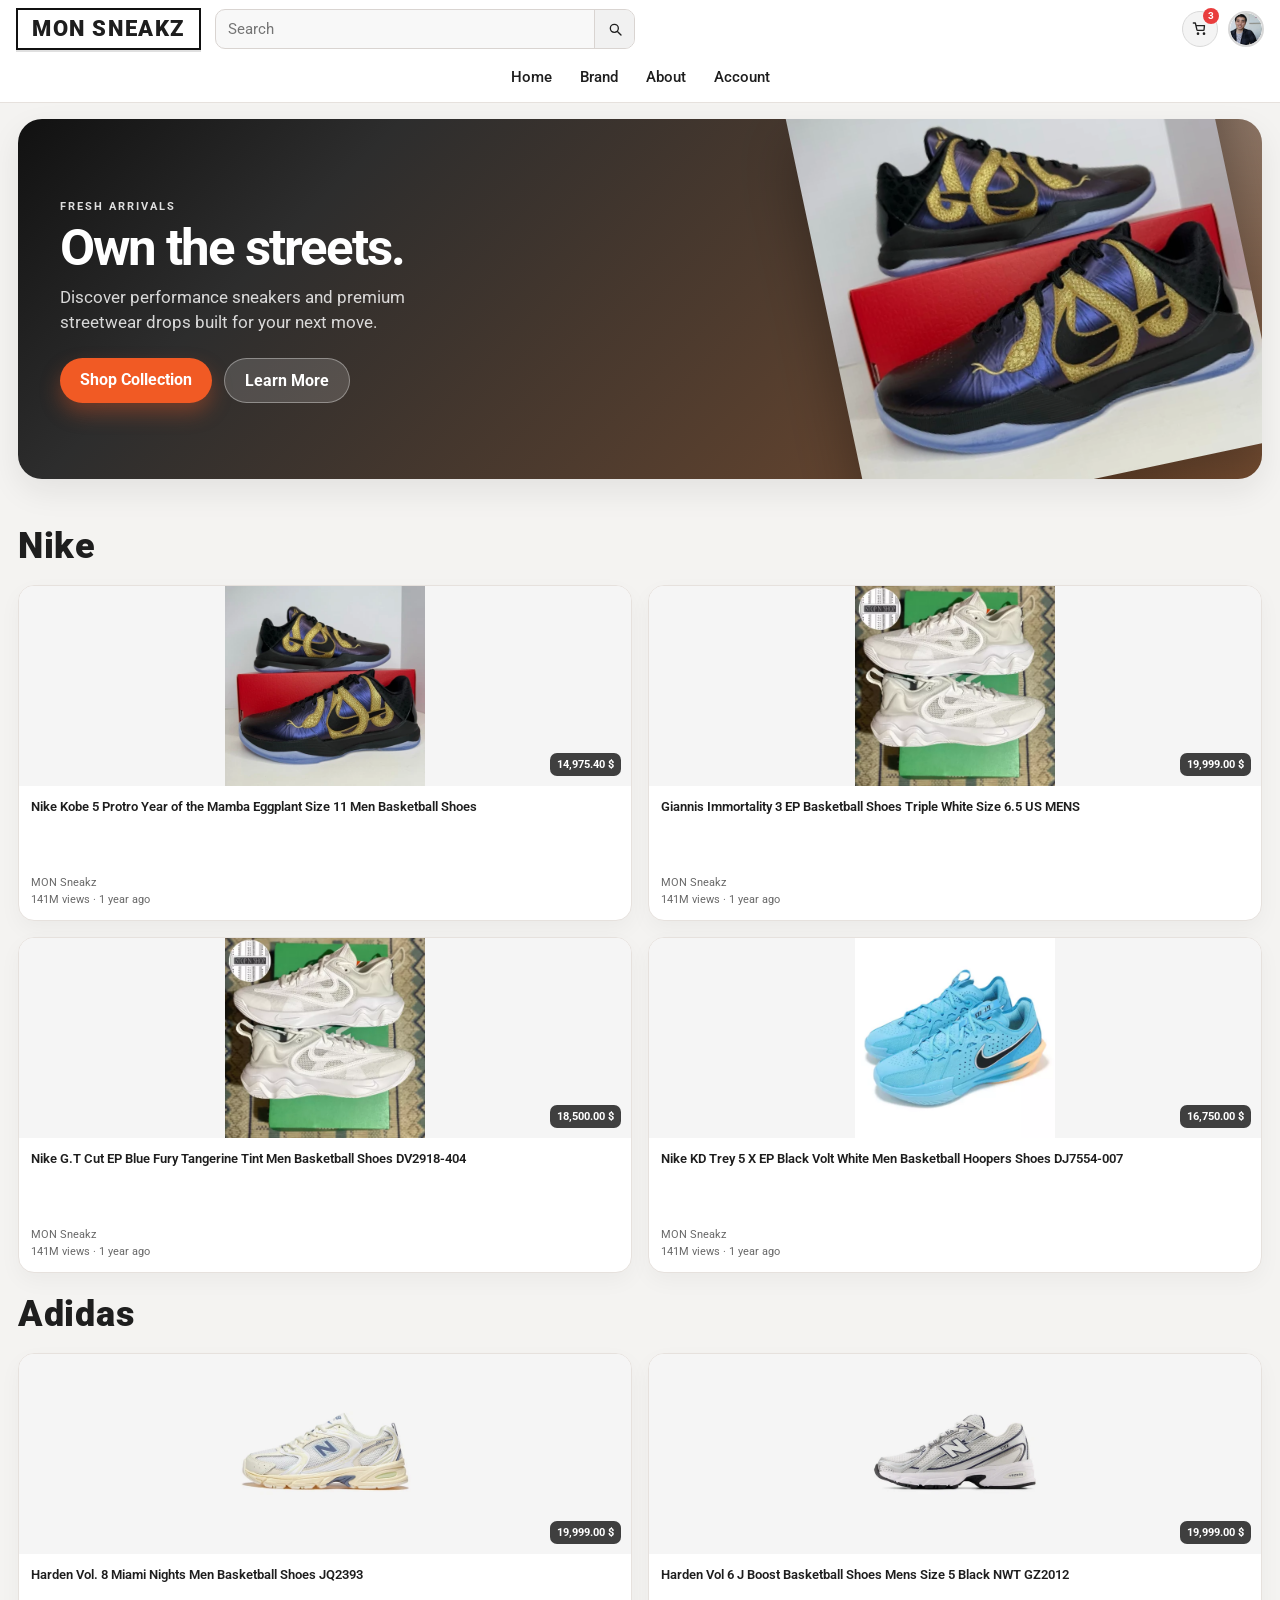
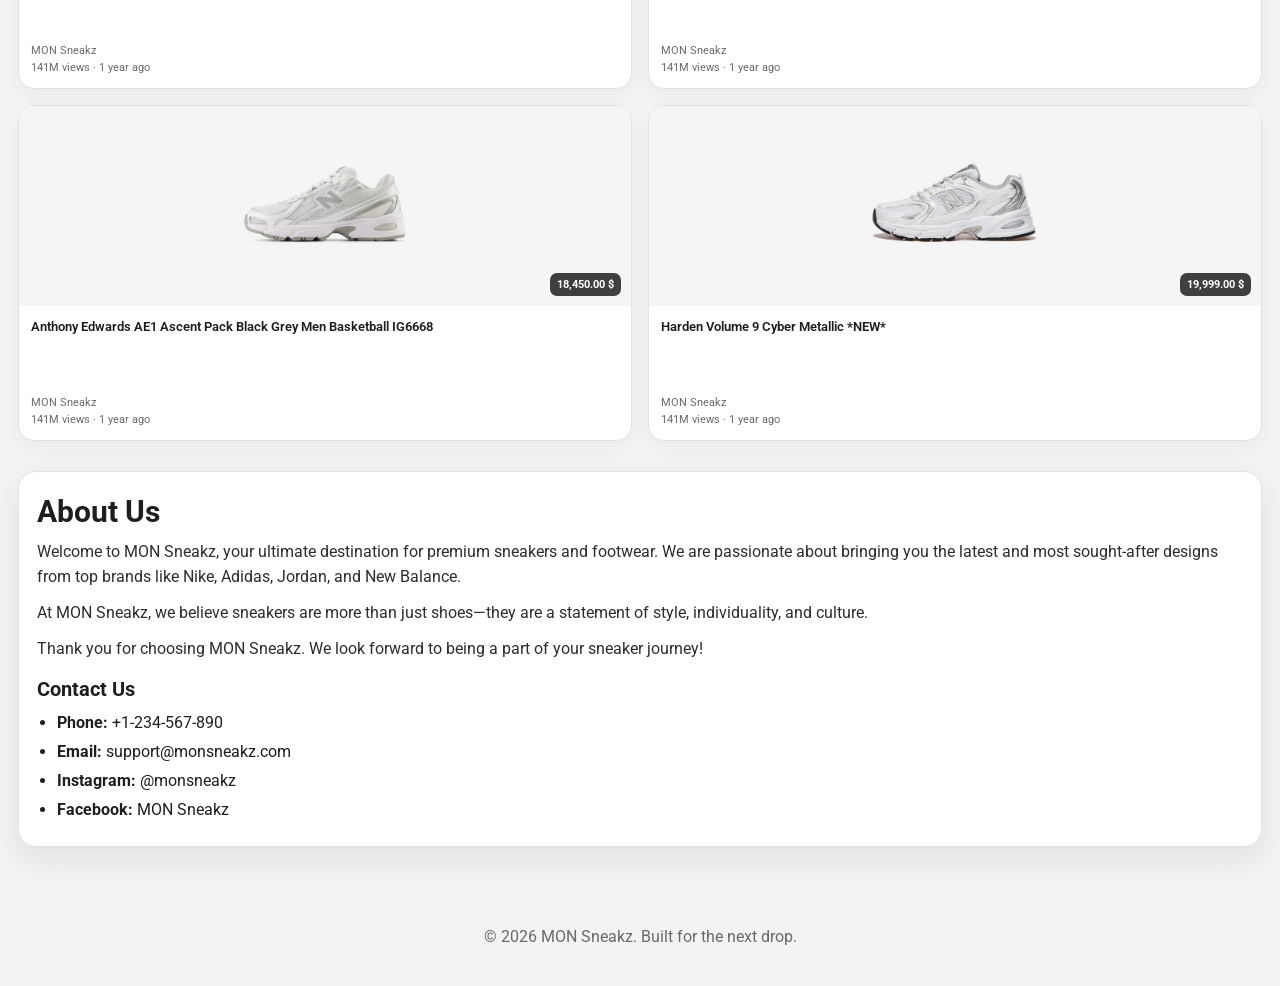
==== commit 1ee9c49b: "Fix the storefront grid back to a two-column layout by default, while keeping the responsive behavio" ====
--- a/first.html
+++ b/first.html
@@ -430,7 +430,7 @@
         color: var(--muted);
       }
 
-      @media (min-width: 1200px) {
+      @media (min-width: 1400px) {
         .video-grid { grid-template-columns: repeat(4, minmax(0, 1fr)); }
       }
 
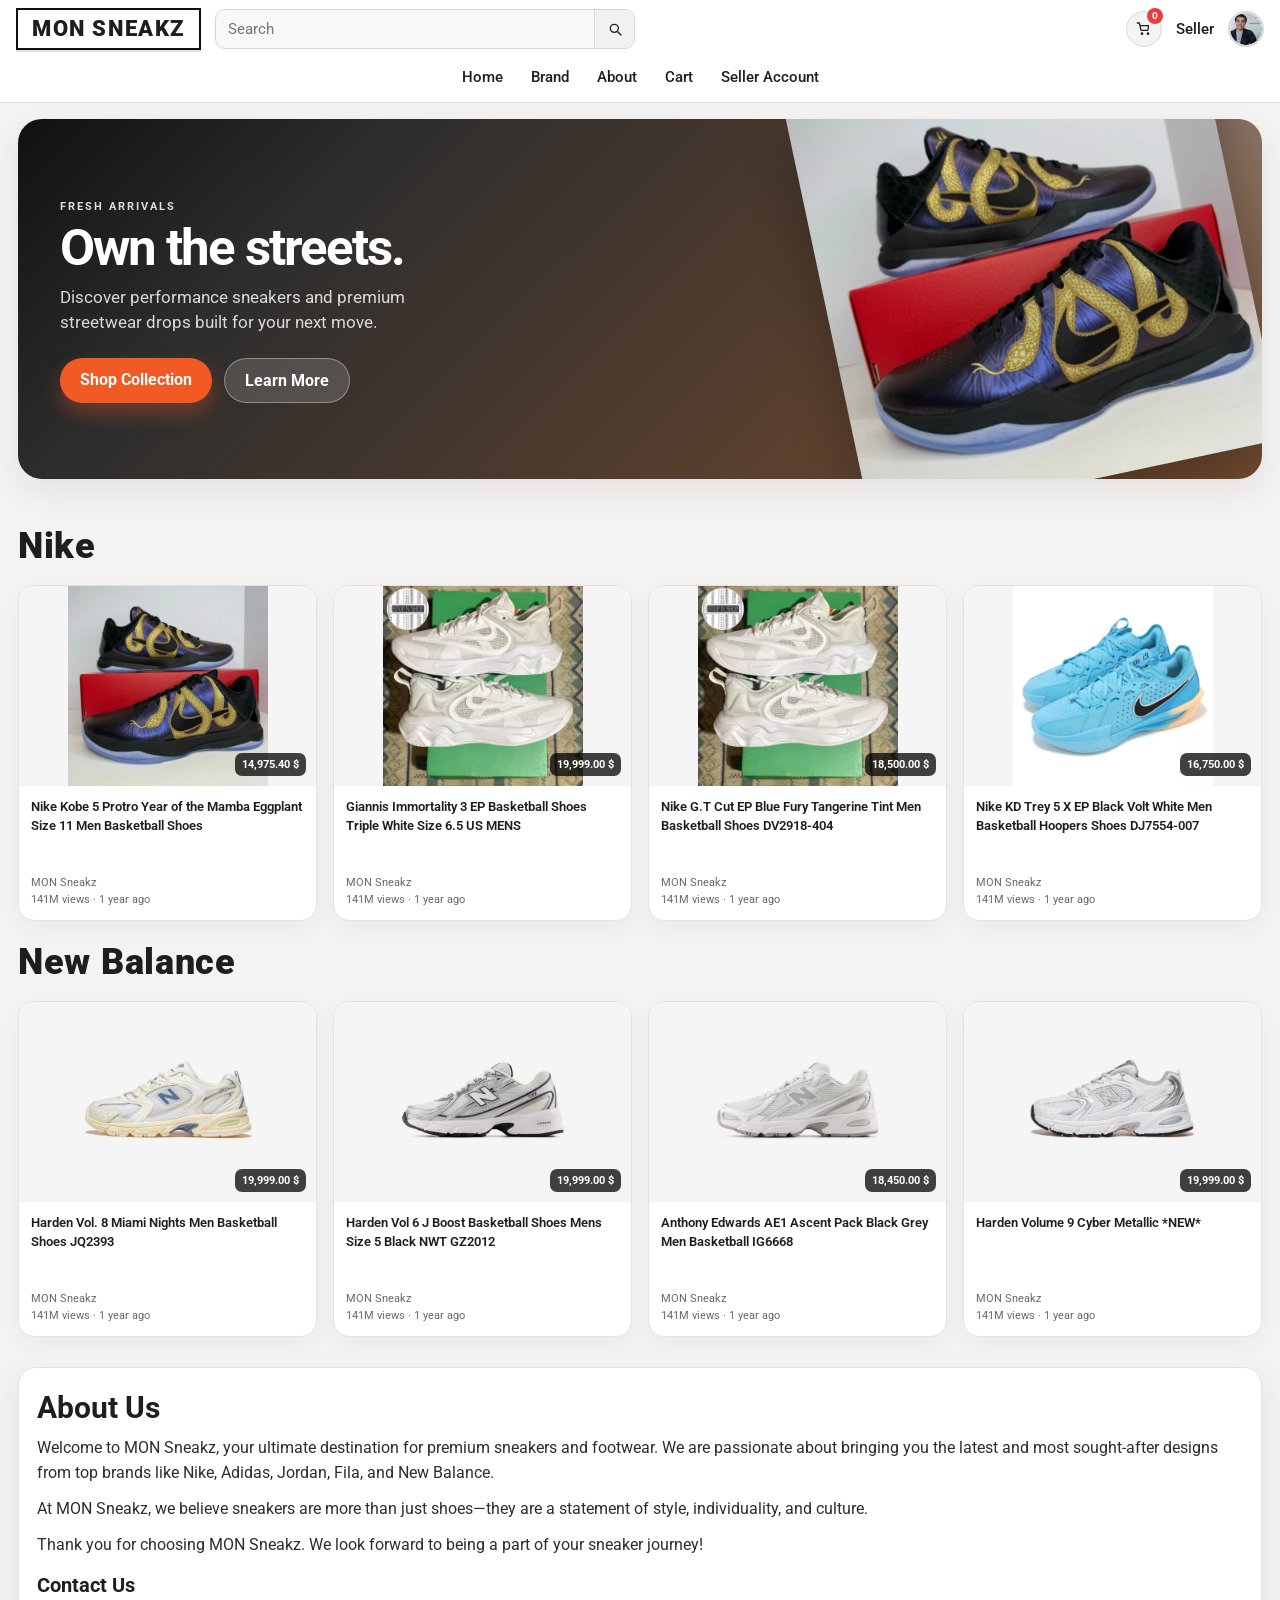
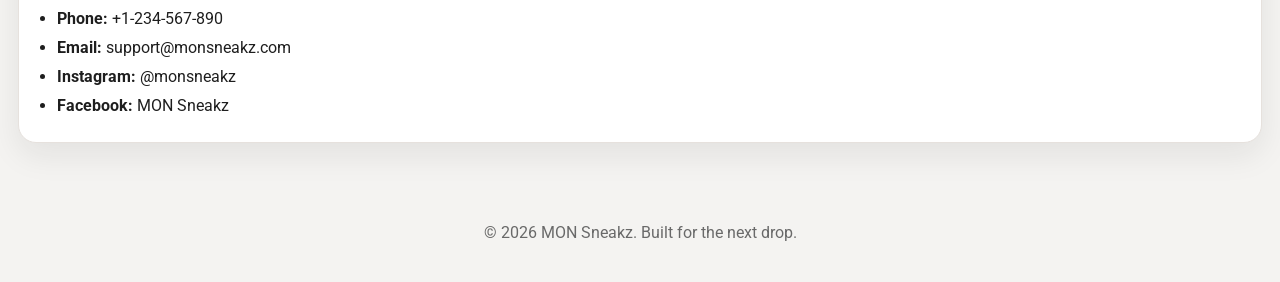
==== commit 608f8ac5: "Build a complete storefront with seller product management, product database merging, cart storage, " ====
--- a/first.html
+++ b/first.html
@@ -145,6 +145,7 @@
         font-weight: 700;
         display: grid;
         place-items: center;
+        line-height: 1;
       }
 
       .profile {
@@ -176,6 +177,7 @@
         gap: 20px;
         margin: 0;
         padding: 0;
+        flex-wrap: wrap;
       }
 
       .nav-item { position: relative; }
@@ -327,12 +329,16 @@
       }
 
       .video-grid {
-        display: grid;
-        grid-template-columns: repeat(2, minmax(0, 1fr));
+        display: flex;
+        flex-wrap: wrap;
         gap: 16px;
+        margin-bottom: 18px;
       }
 
       .video-preview {
+        flex: 1 1 260px;
+        min-width: 220px;
+        max-width: calc(25% - 12px);
         display: flex;
         flex-direction: column;
         background: var(--panel);
@@ -430,8 +436,8 @@
         color: var(--muted);
       }
 
-      @media (min-width: 1400px) {
-        .video-grid { grid-template-columns: repeat(4, minmax(0, 1fr)); }
+      @media (max-width: 1100px) {
+        .video-preview { max-width: calc(33.333% - 11px); }
       }
 
       @media (max-width: 780px) {
@@ -459,26 +465,21 @@
           right: auto;
           bottom: auto;
         }
-      }
-
-      @media (max-width: 720px) {
-        .nav-ul {
-          flex-wrap: wrap;
-          gap: 10px 18px;
+
+        .video-preview { max-width: calc(50% - 8px); }
+      }
+
+      @media (max-width: 520px) {
+        .video-grid { gap: 12px; }
+        .video-preview {
+          flex: 1 1 100%;
+          max-width: 100%;
         }
-
-        .nav-link { font-size: 14px; }
-
-        .video-grid { grid-template-columns: repeat(2, minmax(0, 1fr)); }
-      }
-
-      @media (max-width: 480px) {
-        .video-grid { grid-template-columns: 1fr; }
         .thumbnail { height: 180px; }
       }
     </style>
   </head>
-  <body>
+  <body data-page="home">
     <header class="header">
       <div class="header-inner">
         <div class="logo-box">
@@ -497,14 +498,16 @@
           </div>
 
           <div class="actions">
-            <div class="icon-btn" aria-label="Cart">
+            <a href="cart.html" class="icon-btn" aria-label="Cart">
               <svg viewBox="0 0 24 24" fill="none" stroke-width="2" stroke-linecap="round" stroke-linejoin="round">
                 <circle cx="9" cy="19" r="1"></circle>
                 <circle cx="18" cy="19" r="1"></circle>
                 <path d="M2 3h3l2.4 10.2a1 1 0 0 0 1 .8h8.6a1 1 0 0 0 1-.8L18.7 7H6"></path>
               </svg>
-              <span class="badge">3</span>
-            </div>
+              <span class="badge" data-cart-count>0</span>
+            </a>
+
+            <a href="seller.html" class="nav-link">Seller</a>
 
             <div class="profile">
               <img src="channel-pictures/my-channel.jpeg" alt="Profile" />
@@ -516,22 +519,19 @@
       <div class="nav-wrap">
         <ul class="nav-ul">
           <li><a href="#home" class="nav-link">Home</a></li>
-
           <li class="nav-item" id="brandMenuItem">
             <button type="button" class="nav-link" id="brandToggle" style="background:none;border:none;cursor:pointer;padding:6px 4px;">
               Brand
             </button>
             <div class="brand-menu" id="brandMenu">
               <a href="#nike">Nike</a>
-              <a href="#adidas">Adidas</a>
-              <a href="#fila">Fila</a>
-              <a href="#jordan">Jordan</a>
               <a href="#newbalance">New Balance</a>
+              <a href="seller.html">Seller Portal</a>
             </div>
           </li>
-
           <li><a href="#about" class="nav-link">About</a></li>
-          <li><a href="#account" class="nav-link">Account</a></li>
+          <li><a href="cart.html" class="nav-link">Cart</a></li>
+          <li><a href="seller.html" class="nav-link">Seller Account</a></li>
         </ul>
       </div>
     </header>
@@ -556,110 +556,14 @@
 
     <main>
       <h1 class="section-label" id="nike">Nike</h1>
-      <section class="video-grid">
-        <a href="product.html" class="video-preview">
-          <div class="thumbnail-row">
-            <img class="thumbnail" src="nike/s-l500%20(1).webp" alt="Nike sneaker" onerror="this.onerror=null;this.src='nike/s-l500.webp';" />
-            <div class="video-time">14,975.40 $</div>
-          </div>
-          <div class="video-info">
-            <p class="video-title">Nike Kobe 5 Protro Year of the Mamba Eggplant Size 11 Men Basketball Shoes</p>
-            <p class="video-author">MON Sneakz</p>
-            <p class="video-stats">141M views · 1 year ago</p>
-          </div>
-        </a>
-
-        <a href="product.html" class="video-preview">
-          <div class="thumbnail-row">
-            <img class="thumbnail" src="nike/s-l500%20(2).webp" alt="Nike sneaker" onerror="this.onerror=null;this.src='nike/s-l500.webp';" />
-            <div class="video-time">19,999.00 $</div>
-          </div>
-          <div class="video-info">
-            <p class="video-title">Giannis Immortality 3 EP Basketball Shoes Triple White Size 6.5 US MENS</p>
-            <p class="video-author">MON Sneakz</p>
-            <p class="video-stats">141M views · 1 year ago</p>
-          </div>
-        </a>
-
-        <a href="product.html" class="video-preview">
-          <div class="thumbnail-row">
-            <img class="thumbnail" src="nike/s-l500%20(3).webp" alt="Nike sneaker" onerror="this.onerror=null;this.src='nike/s-l500.webp';" />
-            <div class="video-time">18,500.00 $</div>
-          </div>
-          <div class="video-info">
-            <p class="video-title">Nike G.T Cut EP Blue Fury Tangerine Tint Men Basketball Shoes DV2918-404</p>
-            <p class="video-author">MON Sneakz</p>
-            <p class="video-stats">141M views · 1 year ago</p>
-          </div>
-        </a>
-
-        <a href="product.html" class="video-preview">
-          <div class="thumbnail-row">
-            <img class="thumbnail" src="nike/s-l500%20(4).webp" alt="Nike sneaker" onerror="this.onerror=null;this.src='nike/s-l500.webp';" />
-            <div class="video-time">16,750.00 $</div>
-          </div>
-          <div class="video-info">
-            <p class="video-title">Nike KD Trey 5 X EP Black Volt White Men Basketball Hoopers Shoes DJ7554-007</p>
-            <p class="video-author">MON Sneakz</p>
-            <p class="video-stats">141M views · 1 year ago</p>
-          </div>
-        </a>
-      </section>
-
-      <h1 class="section-label" id="adidas">Adidas</h1>
-      <section class="video-grid">
-        <a href="product.html" class="video-preview">
-          <div class="thumbnail-row">
-            <img class="thumbnail" src="nb/s-l500%20(1).webp" alt="Adidas sneaker" onerror="this.onerror=null;this.src='nb/s-l500.webp';" />
-            <div class="video-time">19,999.00 $</div>
-          </div>
-          <div class="video-info">
-            <p class="video-title">Harden Vol. 8 Miami Nights Men Basketball Shoes JQ2393</p>
-            <p class="video-author">MON Sneakz</p>
-            <p class="video-stats">141M views · 1 year ago</p>
-          </div>
-        </a>
-
-        <a href="product.html" class="video-preview">
-          <div class="thumbnail-row">
-            <img class="thumbnail" src="nb/s-l500%20(2).webp" alt="Adidas sneaker" onerror="this.onerror=null;this.src='nb/s-l500.webp';" />
-            <div class="video-time">19,999.00 $</div>
-          </div>
-          <div class="video-info">
-            <p class="video-title">Harden Vol 6 J Boost Basketball Shoes Mens Size 5 Black NWT GZ2012</p>
-            <p class="video-author">MON Sneakz</p>
-            <p class="video-stats">141M views · 1 year ago</p>
-          </div>
-        </a>
-
-        <a href="product.html" class="video-preview">
-          <div class="thumbnail-row">
-            <img class="thumbnail" src="nb/s-l500%20(3).webp" alt="Adidas sneaker" onerror="this.onerror=null;this.src='nb/s-l500.webp';" />
-            <div class="video-time">18,450.00 $</div>
-          </div>
-          <div class="video-info">
-            <p class="video-title">Anthony Edwards AE1 Ascent Pack Black Grey Men Basketball IG6668</p>
-            <p class="video-author">MON Sneakz</p>
-            <p class="video-stats">141M views · 1 year ago</p>
-          </div>
-        </a>
-
-        <a href="product.html" class="video-preview">
-          <div class="thumbnail-row">
-            <img class="thumbnail" src="nb/s-l500%20(4).webp" alt="Adidas sneaker" onerror="this.onerror=null;this.src='nb/s-l500.webp';" />
-            <div class="video-time">19,999.00 $</div>
-          </div>
-          <div class="video-info">
-            <p class="video-title">Harden Volume 9 Cyber Metallic *NEW*</p>
-            <p class="video-author">MON Sneakz</p>
-            <p class="video-stats">141M views · 1 year ago</p>
-          </div>
-        </a>
-      </section>
+      <section id="productGridNike" class="video-grid"></section>
+
+      <h1 class="section-label" id="newbalance">New Balance</h1>
+      <section id="productGridNewBalance" class="video-grid"></section>
 
       <section class="about-us" id="about">
         <h2>About Us</h2>
-        <p>Welcome to MON Sneakz, your ultimate destination for premium sneakers and footwear. We are passionate about bringing you the latest and most sought-after designs from top brands like Nike, Adidas, Jordan, and New Balance.</p>
+        <p>Welcome to MON Sneakz, your ultimate destination for premium sneakers and footwear. We are passionate about bringing you the latest and most sought-after designs from top brands like Nike, Adidas, Jordan, Fila, and New Balance.</p>
         <p>At MON Sneakz, we believe sneakers are more than just shoes—they are a statement of style, individuality, and culture.</p>
         <p>Thank you for choosing MON Sneakz. We look forward to being a part of your sneaker journey!</p>
 
@@ -671,24 +575,10 @@
           <li><strong>Facebook:</strong> <a href="https://facebook.com/monsneakz" target="_blank" rel="noreferrer">MON Sneakz</a></li>
         </ul>
       </section>
-
-      <div id="account"></div>
     </main>
 
     <footer>© 2026 MON Sneakz. Built for the next drop.</footer>
 
-    <script>
-      const brandToggle = document.getElementById('brandToggle');
-      const brandMenuItem = document.getElementById('brandMenuItem');
-
-      brandToggle.addEventListener('click', function (event) {
-        event.stopPropagation();
-        brandMenuItem.classList.toggle('open');
-      });
-
-      document.addEventListener('click', function () {
-        brandMenuItem.classList.remove('open');
-      });
-    </script>
+    <script src="products.js"></script>
   </body>
 </html>
